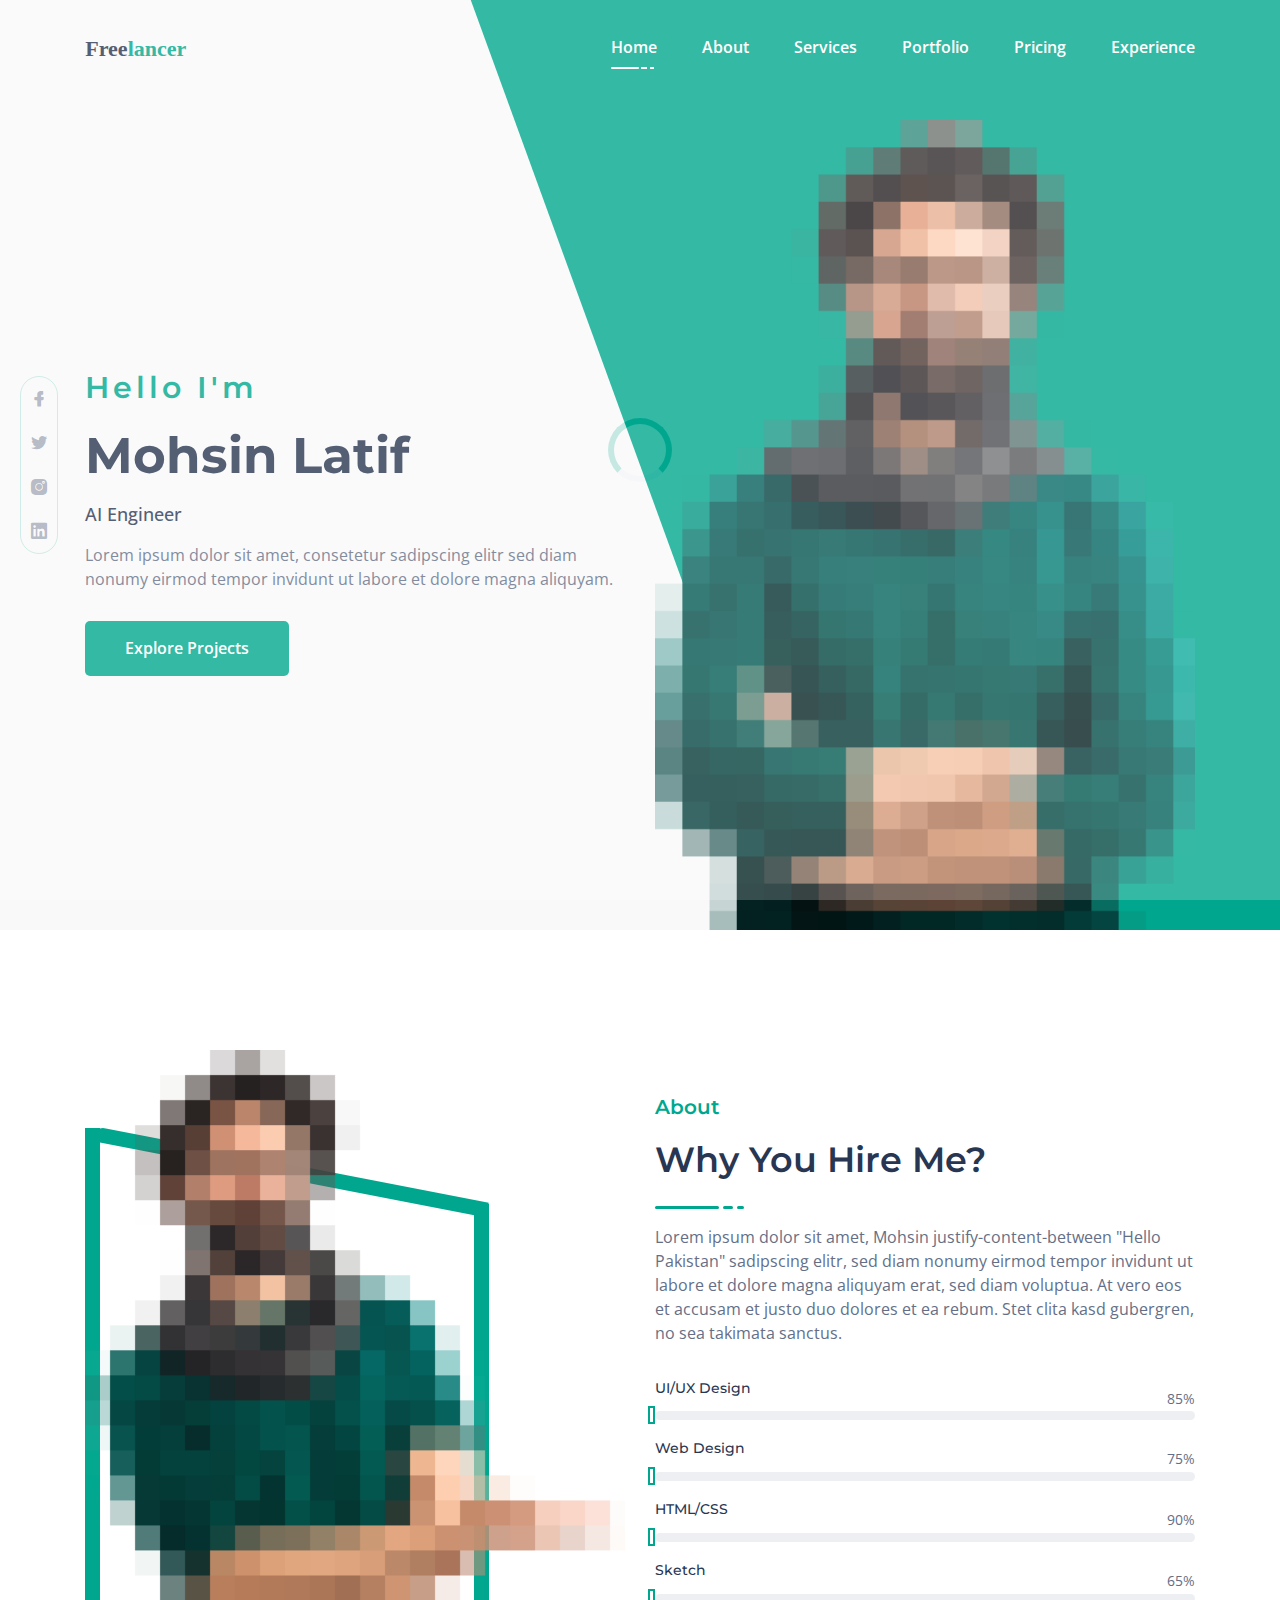
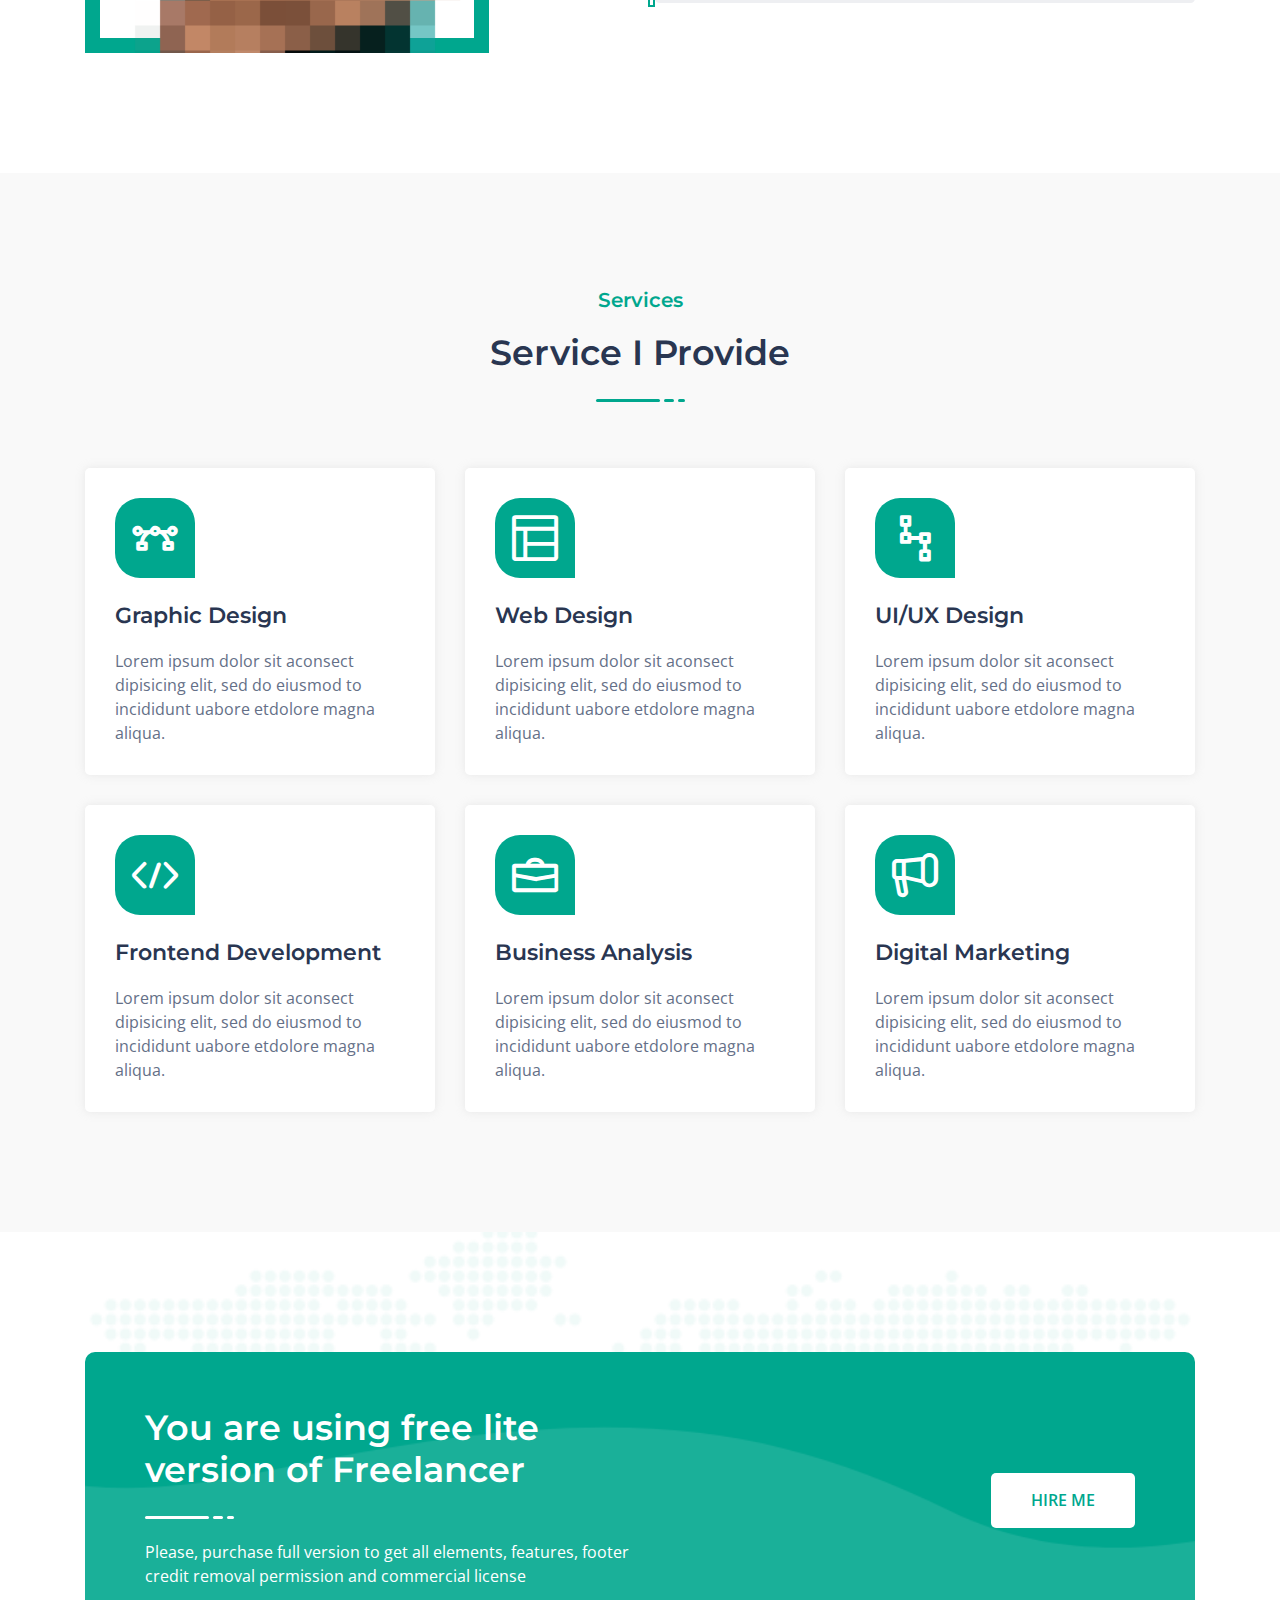
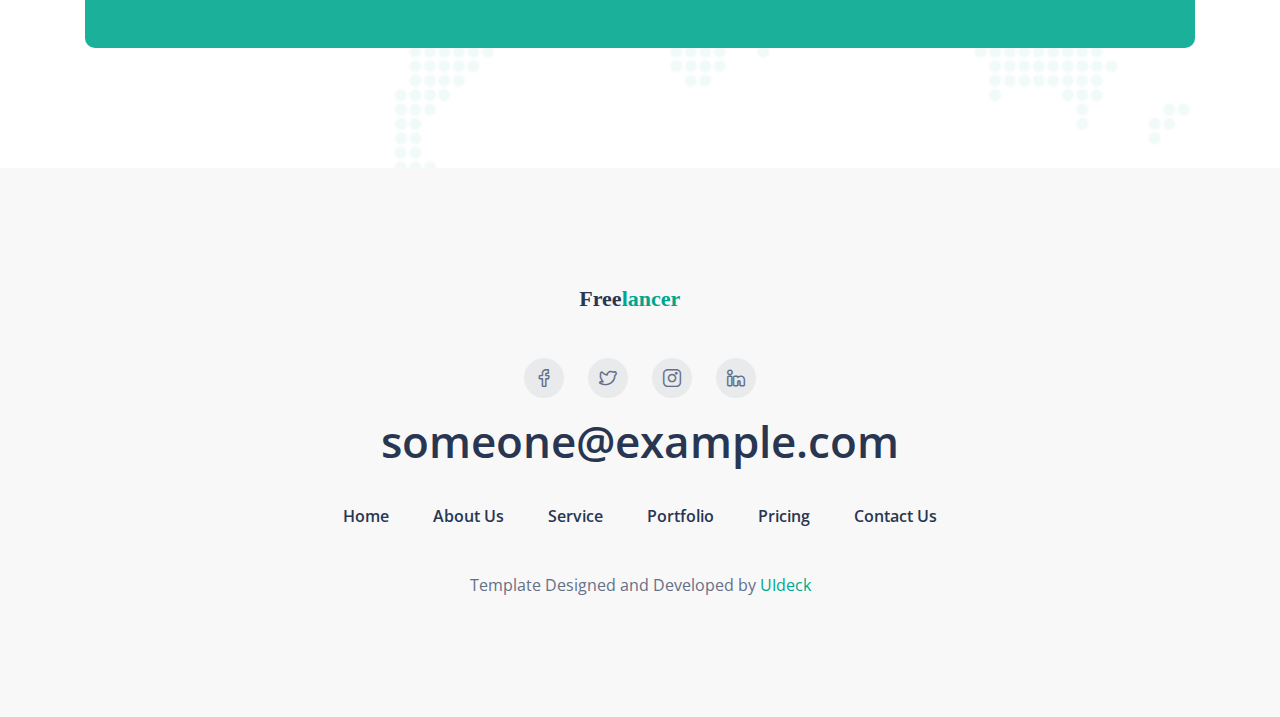
==== freelancer-free-lite/index.html @ 973b54f3 "first commit" ====
<!doctype html>
<html class="no-js" lang="en">

<head>
    <meta charset="utf-8">

    <!--====== Title ======-->
    <title>Freelancer - CV and Portfolio Template</title>

    <meta name="description" content="">
    <meta name="viewport" content="width=device-width, initial-scale=1">

    <!--====== Favicon Icon ======-->
    <link rel="shortcut icon" href="assets/images/favicon.png" type="image/png">

    <!--====== Slick CSS ======-->

    <link rel="stylesheet" href="assets/css/animate.css">

    <!--====== LineIcons CSS ======-->
    <link rel="stylesheet" href="assets/css/lineicons.css">

    <!--====== Bootstrap CSS ======-->
    <link rel="stylesheet" href="assets/css/bootstrap.min.css">

    <!--====== Default CSS ======-->
    <link rel="stylesheet" href="assets/css/default.css">

    <!--====== Style CSS ======-->
    <link rel="stylesheet" href="assets/css/style.css">

</head>

<body>
    <!--[if IE]>
    <p class="browserupgrade">You are using an <strong>outdated</strong> browser. Please <a href="https://browsehappy.com/">upgrade your browser</a> to improve your experience and security.</p>
  <![endif]-->
  
    <!--====== PRELOADER PART START ======-->

    <div class="preloader">
        <div class="loader">
            <div class="ytp-spinner">
                <div class="ytp-spinner-container">
                    <div class="ytp-spinner-rotator">
                        <div class="ytp-spinner-left">
                            <div class="ytp-spinner-circle"></div>
                        </div>
                        <div class="ytp-spinner-right">
                            <div class="ytp-spinner-circle"></div>
                        </div>
                    </div>
                </div>
            </div>
        </div>
    </div>

    <!--====== PRELOADER PART ENDS ======-->


    <!--====== HEADER PART START ======-->

    <section class="header_area">
        <div class="header_navbar">
            <div class="container">
                <div class="row">
                    <div class="col-lg-12">
                        <nav class="navbar navbar-expand-lg">
                            <a class="navbar-brand" href="index.html">
                                <img src="assets/images/logo.svg" alt="Logo">
                            </a>
                            <button class="navbar-toggler" type="button" data-toggle="collapse" data-target="#navbarSupportedContent" aria-controls="navbarSupportedContent" aria-expanded="false" aria-label="Toggle navigation">
                                <span class="toggler-icon"></span>
                                <span class="toggler-icon"></span>
                                <span class="toggler-icon"></span>
                            </button>

                            <div class="collapse navbar-collapse sub-menu-bar" id="navbarSupportedContent">
                                <ul id="nav" class="navbar-nav ml-auto">
                                    <li class="nav-item active">
                                        <a class="page-scroll" href="#home">Home<span></span></a>
                                    </li>
                                    <li class="nav-item">
                                        <a class="page-scroll" href="#about">About<span></span></a>
                                    </li>
                                    <li class="nav-item">
                                        <a class="page-scroll" href="#services">Services<span></span></a>
                                    </li>
                                    <li class="nav-item">
                                        <a class="page-scroll" href="#project">Portfolio<span></span></a>
                                    </li>
                                    <li class="nav-item">
                                        <a class="page-scroll" href="#pricing">Pricing<span></span></a>
                                    </li>
                                    <li class="nav-item">
                                        <a class="page-scroll" href="#work">Experience<span></span></a>
                                    </li>
                                </ul>
                            </div> <!-- navbar collapse -->
                        </nav> <!-- navbar -->
                    </div>
                </div> <!-- row -->
            </div> <!-- container -->
        </div> <!-- header navbar -->

        <div id="home" class="header_hero">
            <ul class="header_social d-none d-lg-block">
                <li><a href="#"><i class="lni lni-facebook-filled"></i></a></li>
                <li><a href="#"><i class="lni lni-twitter-filled"></i></a></li>
                <li><a href="#"><i class="lni lni-instagram-filled"></i></a></li>
                <li><a href="#"><i class="lni lni-linkedin-original"></i></a></li>
            </ul>
            <div class="container">
                <div class="row align-items-center justify-content-center justify-content-lg-between">
                    <div class="col-lg-6">
                        <div class="header_hero_content mt-45">
                            <h5 class="header_sub_title wow fadeInUp" data-wow-duration="1.3s" data-wow-delay="0.2s">Hello I'm</h5>
                            <h2 class="header_title wow fadeInUp" data-wow-duration="1.3s" data-wow-delay="0.5s">Mohsin Latif</h2>
                            <span class="wow fadeInUp" data-wow-duration="1.3s" data-wow-delay="0.8s">AI Engineer</span>
                            <p class="wow fadeInUp" data-wow-duration="1.3s" data-wow-delay="1.1s">Lorem ipsum dolor sit amet, consetetur sadipscing elitr sed diam nonumy eirmod tempor invidunt ut labore et dolore magna aliquyam.</p>
                            <a href="https://rebrand.ly/freelancer-ud" rel="nofollow" class="main-btn wow fadeInUp" data-wow-duration="1.3s" data-wow-delay="1.4s">Explore Projects</a>
                        </div> <!-- header hero content -->
                    </div>
                    <div class="col-lg-6 col-md-6 col-sm-7">
                        <div class="header_hero_image mt-50 wow fadeInRightBig" data-wow-duration="1.3s" data-wow-delay="1.8s">
                            <img src="assets/images/hero.png" alt="hero">
                        </div> <!-- header hero image -->
                    </div>
                </div> <!-- row -->
            </div> <!-- container -->
            <div class="header_hero_shape d-none d-lg-block"></div> <!-- header hero shape -->
        </div> <!-- header hero -->
    </section>

    <!--====== HEADER PART ENDS ======-->

    <!--====== ABOUT PART START ======-->

    <section id="about" class="about_area pt-70 pb-120">
        <div class="container">
            <div class="row align-items-center justify-content-center">
                <div class="col-lg-6 col-md-9">
                    <div class="about_image mt-50 wow fadeInRightBig" data-wow-duration="1.3s" data-wow-delay="0.5s">
                        <img src="assets/images/about_hero.png" alt="Hero">
                        <div class="about_shape"></div>
                    </div> <!-- about image -->
                </div>
                <div class="col-lg-6">
                    <div class="about_content mt-45 wow fadeInLeftBig" data-wow-duration="1.3s" data-wow-delay="0.5s">
                        <div class="section_title">
                            <h5 class="sub_title">About</h5>
                            <h3 class="main_title">Why You Hire Me?</h3>
                            <ul class="line">
                                <li></li>
                                <li></li>
                                <li></li>
                            </ul>
                        </div> <!-- section title -->
                        <p>Lorem ipsum dolor sit amet, Mohsin  justify-content-between  "Hello Pakistan" sadipscing elitr, sed diam nonumy eirmod tempor invidunt ut labore et dolore magna aliquyam erat, sed diam voluptua. At vero eos et accusam et justo duo dolores et ea rebum. Stet clita kasd gubergren, no sea takimata sanctus.</p>

                        <div class="about_skills pt-15">
                            <div class="skill_item mt-20">
                                <div class="skill_header">
                                    <h6 class="skill_title">UI/UX Design</h6>
                                    <div class="skill_percentage">
                                        <p><span class="counter">85</span>%</p>
                                    </div>
                                </div>
                                <div class="skill_bar">
                                    <div class="bar_inner">
                                        <div class="bar progress_line" data-width="85"></div>
                                    </div>
                                </div>
                            </div> <!-- skill item -->
                            <div class="skill_item mt-20">
                                <div class="skill_header">
                                    <h6 class="skill_title">Web Design</h6>
                                    <div class="skill_percentage">
                                        <p><span class="counter">75</span>%</p>
                                    </div>
                                </div>
                                <div class="skill_bar">
                                    <div class="bar_inner">
                                        <div class="bar progress_line" data-width="75"></div>
                                    </div>
                                </div>
                            </div> <!-- skill item -->
                            <div class="skill_item mt-20">
                                <div class="skill_header">
                                    <h6 class="skill_title">HTML/CSS</h6>
                                    <div class="skill_percentage">
                                        <p><span class="counter">90</span>%</p>
                                    </div>
                                </div>
                                <div class="skill_bar">
                                    <div class="bar_inner">
                                        <div class="bar progress_line" data-width="90"></div>
                                    </div>
                                </div>
                            </div> <!-- skill item -->
                            <div class="skill_item mt-20">
                                <div class="skill_header">
                                    <h6 class="skill_title">Sketch</h6>
                                    <div class="skill_percentage">
                                        <p><span class="counter">65</span>%</p>
                                    </div>
                                </div>
                                <div class="skill_bar">
                                    <div class="bar_inner">
                                        <div class="bar progress_line" data-width="65"></div>
                                    </div>
                                </div>
                            </div> <!-- skill item -->
                        </div> <!-- about skill -->
                    </div> <!-- about content -->
                </div>
            </div> <!-- row -->
        </div> <!-- container -->
    </section>

    <!--====== ABOUT PART ENDS ======-->

    <!--====== SERVICES PART START ======-->

    <section id="services" class="services_area pt-115 pb-120">
        <div class="container">
            <div class="row justify-content-center">
                <div class="col-lg-6">
                    <div class="section_title text-center pb-30">
                        <h5 class="sub_title">Services</h5>
                        <h3 class="main_title">Service I Provide</h3>
                        <ul class="line">
                            <li></li>
                            <li></li>
                            <li></li>
                        </ul>
                    </div> <!-- section title -->
                </div>
            </div> <!-- row -->
            <div class="row">
                <div class="col-lg-4 col-sm-6">
                    <div class="single_service mt-30 wow fadeInUpBig" data-wow-duration="1.3s" data-wow-delay="0.2s">
                        <div class="service_icon">
                            <i class="lni lni-vector"></i>
                        </div>
                        <div class="service_content">
                            <h4 class="service_title"><a href="#">Graphic Design</a></h4>
                            <p>Lorem ipsum dolor sit aconsect dipisicing elit, sed do eiusmod to incididunt uabore etdolore magna aliqua.</p>
                        </div>
                    </div> <!-- single service -->
                </div>
                <div class="col-lg-4 col-sm-6">
                    <div class="single_service mt-30 wow fadeInUpBig" data-wow-duration="1.3s" data-wow-delay="0.5s">
                        <div class="service_icon">
                            <i class="lni lni-layout"></i>
                        </div>
                        <div class="service_content">
                            <h4 class="service_title"><a href="#">Web Design</a></h4>
                            <p>Lorem ipsum dolor sit aconsect dipisicing elit, sed do eiusmod to incididunt uabore etdolore magna aliqua.</p>
                        </div>
                    </div> <!-- single service -->
                </div>
                <div class="col-lg-4 col-sm-6">
                    <div class="single_service mt-30 wow fadeInUpBig" data-wow-duration="1.3s" data-wow-delay="0.8s">
                        <div class="service_icon">
                            <i class="lni lni-ux"></i>
                        </div>
                        <div class="service_content">
                            <h4 class="service_title"><a href="#">UI/UX Design</a></h4>
                            <p>Lorem ipsum dolor sit aconsect dipisicing elit, sed do eiusmod to incididunt uabore etdolore magna aliqua.</p>
                        </div>
                    </div> <!-- single service -->
                </div>
                <div class="col-lg-4 col-sm-6">
                    <div class="single_service mt-30 wow fadeInUpBig" data-wow-duration="1.3s" data-wow-delay="0.2s">
                        <div class="service_icon">
                            <i class="lni lni-code"></i>
                        </div>
                        <div class="service_content">
                            <h4 class="service_title"><a href="#">Frontend Development</a></h4>
                            <p>Lorem ipsum dolor sit aconsect dipisicing elit, sed do eiusmod to incididunt uabore etdolore magna aliqua.</p>
                        </div>
                    </div> <!-- single service -->
                </div>
                <div class="col-lg-4 col-sm-6">
                    <div class="single_service mt-30 wow fadeInUpBig" data-wow-duration="1.3s" data-wow-delay="0.5s">
                        <div class="service_icon">
                            <i class="lni lni-briefcase"></i>
                        </div>
                        <div class="service_content">
                            <h4 class="service_title"><a href="#">Business Analysis</a></h4>
                            <p>Lorem ipsum dolor sit aconsect dipisicing elit, sed do eiusmod to incididunt uabore etdolore magna aliqua.</p>
                        </div>
                    </div> <!-- single service -->
                </div>
                <div class="col-lg-4 col-sm-6">
                    <div class="single_service mt-30 wow fadeInUpBig" data-wow-duration="1.3s" data-wow-delay="0.8s">
                        <div class="service_icon">
                            <i class="lni lni-bullhorn"></i>
                        </div>
                        <div class="service_content">
                            <h4 class="service_title"><a href="#">Digital Marketing</a></h4>
                            <p>Lorem ipsum dolor sit aconsect dipisicing elit, sed do eiusmod to incididunt uabore etdolore magna aliqua.</p>
                        </div>
                    </div> <!-- single service -->
                </div>
            </div> <!-- row -->
        </div> <!-- container -->
    </section>

    <!--====== SERVICES PART ENDS ======-->




    <!--====== CALL TO ACTION PART START ======-->

    <section id="contact" class="call_to_action_area">
        <div class="container">
            <div class="call_to_action_wrapper wow fadeIn" data-wow-duration="1.3s" data-wow-delay="0.5s">
                <div class="row">
                    <div class="col-lg-12">
                        <div class="call_to_action_box d-md-flex justify-content-between align-items-center">
                            <div class="call_to_action_content">
                                <h3 class="action_title">You are using free lite version of Freelancer</h3>
                                <ul class="line">
                                    <li></li>
                                    <li></li>
                                    <li></li>
                                </ul>
                                <p>Please, purchase full version to get all elements, features, footer credit removal permission and commercial license</p>
                            </div> <!-- call to action content -->

                            <div class="call_to_action_btn">
                                <a href="https://rebrand.ly/freelancer-ud" rel="nofollow" class="main-btn">HIRE ME</a>
                            </div> <!-- call to action btn -->
                        </div> <!-- call to action box -->
                    </div>
                </div>  <!-- row -->
            </div>  <!-- call to action wrapper -->
        </div> <!-- container -->
    </section>

    <!--====== CALL TO ACTION PART ENDS ======-->

    <!--====== FOOTER PART START ======-->

    <footer id="footer" class="footer_area gray-bg pt-115 pb-120">
        <div class="container">
            <div class="row">
                <div class="col-lg-12">
                    <div class="footer_content text-center">
                        <a href="#"><img src="assets/images/logo.svg" alt="Logo"></a>
                        <ul class="footer_social">
                            <li><a href="#"><i class="lni lni-facebook"></i></a></li>
                            <li><a href="#"><i class="lni lni-twitter"></i></a></li>
                            <li><a href="#"><i class="lni lni-instagram"></i></a></li>
                            <li><a href="#"><i class="lni lni-linkedin"></i></a></li>
                        </ul>
                        <span class="email">someone@example.com</span>
                        <ul class="footer_menu">
                            <li><a href="#">Home</a></li>
                            <li><a href="#">About Us</a></li>
                            <li><a href="#">Service</a></li>
                            <li><a href="#">Portfolio</a></li>
                            <li><a href="#">Pricing</a></li>
                            <li><a href="#">Contact Us</a></li>
                        </ul>
                        <p class="credit pt-45">Template Designed and Developed by <a href="https://uideck.com/" rel="nofollow">UIdeck</a></p>
                    </div> <!-- footer content -->
                </div>
            </div>  <!-- row -->
        </div> <!-- container -->
    </footer>

    <!--====== FOOTER PART ENDS ======-->

    <!--====== PART START ======-->

<!--
    <section class="">
        <div class="container">
            <div class="row">
                <div class="col-lg-">
                    
                </div>
            </div>
        </div>
    </section>
-->

    <!--====== PART ENDS ======-->

    <!-- row -->


    <!--====== Jquery js ======-->
    <script src="assets/js/vendor/jquery-1.12.4.min.js"></script>
    <script src="assets/js/vendor/modernizr-3.7.1.min.js"></script>

    <!--====== Bootstrap js ======-->
    <script src="assets/js/popper.min.js"></script>
    <script src="assets/js/bootstrap.min.js"></script>


    <!--====== Appear js ======-->
    <script src="assets/js/jquery.appear.min.js"></script>

    <!--====== Scrolling Nav js ======-->
    <script src="assets/js/jquery.easing.min.js"></script>
    <script src="assets/js/scrolling-nav.js"></script>

    <!--====== Main js ======-->
    <script src="assets/js/main.js"></script>

</body>

</html>
---- freelancer-free-lite/assets/css/default.css ----
/* Deafult Margin & Padding */
/*-- Margin Top --*/
.mt-5 {
	margin-top: 5px;
}
.mt-10 {
	margin-top: 10px;
}
.mt-15 {
	margin-top: 15px;
}
.mt-20 {
	margin-top: 20px;
}
.mt-25 {
	margin-top: 25px;
}
.mt-30 {
	margin-top: 30px;
}
.mt-35 {
	margin-top: 35px;
}
.mt-40 {
	margin-top: 40px;
}
.mt-45 {
	margin-top: 45px;
}
.mt-50 {
	margin-top: 50px;
}
.mt-55 {
	margin-top: 55px;
}
.mt-60 {
	margin-top: 60px;
}
.mt-65 {
	margin-top: 65px;
}
.mt-70 {
	margin-top: 70px;
}
.mt-75 {
	margin-top: 75px;
}
.mt-80 {
	margin-top: 80px;
}
.mt-85 {
	margin-top: 85px;
}
.mt-90 {
	margin-top: 90px;
}
.mt-95 {
	margin-top: 95px;
}
.mt-100 {
	margin-top: 100px;
}
.mt-105 {
	margin-top: 105px;
}
.mt-110 {
	margin-top: 110px;
}
.mt-115 {
	margin-top: 115px;
}
.mt-120 {
	margin-top: 120px;
}
.mt-125 {
	margin-top: 125px;
}
.mt-130 {
	margin-top: 130px;
}
.mt-135 {
	margin-top: 135px;
}
.mt-140 {
	margin-top: 140px;
}
.mt-145 {
	margin-top: 145px;
}
.mt-150 {
	margin-top: 150px;
}
.mt-155 {
	margin-top: 155px;
}
.mt-160 {
	margin-top: 160px;
}
.mt-165 {
	margin-top: 165px;
}
.mt-170 {
	margin-top: 170px;
}
.mt-175 {
	margin-top: 175px;
}
.mt-180 {
	margin-top: 180px;
}
.mt-185 {
	margin-top: 185px;
}
.mt-190 {
	margin-top: 190px;
}
.mt-195 {
	margin-top: 195px;
}
.mt-200 {
	margin-top: 200px;
}
/*-- Margin Bottom --*/

.mb-5 {
	margin-bottom: 5px;
}
.mb-10 {
	margin-bottom: 10px;
}
.mb-15 {
	margin-bottom: 15px;
}
.mb-20 {
	margin-bottom: 20px;
}
.mb-25 {
	margin-bottom: 25px;
}
.mb-30 {
	margin-bottom: 30px;
}
.mb-35 {
	margin-bottom: 35px;
}
.mb-40 {
	margin-bottom: 40px;
}
.mb-45 {
	margin-bottom: 45px;
}
.mb-50 {
	margin-bottom: 50px;
}
.mb-55 {
	margin-bottom: 55px;
}
.mb-60 {
	margin-bottom: 60px;
}
.mb-65 {
	margin-bottom: 65px;
}
.mb-70 {
	margin-bottom: 70px;
}
.mb-75 {
	margin-bottom: 75px;
}
.mb-80 {
	margin-bottom: 80px;
}
.mb-85 {
	margin-bottom: 85px;
}
.mb-90 {
	margin-bottom: 90px;
}
.mb-95 {
	margin-bottom: 95px;
}
.mb-100 {
	margin-bottom: 100px;
}
.mb-105 {
	margin-bottom: 105px;
}
.mb-110 {
	margin-bottom: 110px;
}
.mb-115 {
	margin-bottom: 115px;
}
.mb-120 {
	margin-bottom: 120px;
}
.mb-125 {
	margin-bottom: 125px;
}
.mb-130 {
	margin-bottom: 130px;
}
.mb-135 {
	margin-bottom: 135px;
}
.mb-140 {
	margin-bottom: 140px;
}
.mb-145 {
	margin-bottom: 145px;
}
.mb-150 {
	margin-bottom: 150px;
}
.mb-155 {
	margin-bottom: 155px;
}
.mb-160 {
	margin-bottom: 160px;
}
.mb-165 {
	margin-bottom: 165px;
}
.mb-170 {
	margin-bottom: 170px;
}
.mb-175 {
	margin-bottom: 175px;
}
.mb-180 {
	margin-bottom: 180px;
}
.mb-185 {
	margin-bottom: 185px;
}
.mb-190 {
	margin-bottom: 190px;
}
.mb-195 {
	margin-bottom: 195px;
}
.mb-200 {
	margin-bottom: 200px;
}
/*-- margin left --*/
.ml-5 {
	margin-left: 5px;
}
.ml-10 {
	margin-left: 10px;
}
.ml-15 {
	margin-left: 15px;
}
.ml-20 {
	margin-left: 20px;
}
.ml-25 {
	margin-left: 25px;
}
.ml-30 {
	margin-left: 30px;
}
.ml-35 {
	margin-left: 35px;
}
.ml-40 {
	margin-left: 40px;
}
.ml-45 {
	margin-left: 45px;
}
.ml-50 {
	margin-left: 50px;
}
.ml-55 {
	margin-left: 55px;
}
.ml-60 {
	margin-left: 60px;
}
.ml-65 {
	margin-left: 65px;
}
.ml-70 {
	margin-left: 70px;
}
.ml-75 {
	margin-left: 75px;
}
.ml-80 {
	margin-left: 80px;
}
.ml-85 {
	margin-left: 85px;
}
.ml-90 {
	margin-left: 90px;
}
.ml-95 {
	margin-left: 95px;
}
.ml-100 {
	margin-left: 100px;
}
.ml-105 {
	margin-left: 105px;
}
.ml-110 {
	margin-left: 110px;
}
.ml-115 {
	margin-left: 115px;
}
.ml-120 {
	margin-left: 120px;
}
.ml-125 {
	margin-left: 125px;
}
.ml-130 {
	margin-left: 130px;
}
.ml-135 {
	margin-left: 135px;
}
.ml-140 {
	margin-left: 140px;
}
.ml-145 {
	margin-left: 145px;
}
.ml-150 {
	margin-left: 150px;
}
.ml-155 {
	margin-left: 155px;
}
.ml-160 {
	margin-left: 160px;
}
.ml-165 {
	margin-left: 165px;
}
.ml-170 {
	margin-left: 170px;
}
.ml-175 {
	margin-left: 175px;
}
.ml-180 {
	margin-left: 180px;
}
.ml-185 {
	margin-left: 185px;
}
.ml-190 {
	margin-left: 190px;
}
.ml-195 {
	margin-left: 195px;
}
.ml-200 {
	margin-left: 200px;
}
/*-- margin right --*/
.mr-5 {
	margin-right: 5px;
}
.mr-10 {
	margin-right: 10px;
}
.mr-15 {
	margin-right: 15px;
}
.mr-20 {
	margin-right: 20px;
}
.mr-25 {
	margin-right: 25px;
}
.mr-30 {
	margin-right: 30px;
}
.mr-35 {
	margin-right: 35px;
}
.mr-40 {
	margin-right: 40px;
}
.mr-45 {
	margin-right: 45px;
}
.mr-50 {
	margin-right: 50px;
}
.mr-55 {
	margin-right: 55px;
}
.mr-60 {
	margin-right: 60px;
}
.mr-65 {
	margin-right: 65px;
}
.mr-70 {
	margin-right: 70px;
}
.mr-75 {
	margin-right: 75px;
}
.mr-80 {
	margin-right: 80px;
}
.mr-85 {
	margin-right: 85px;
}
.mr-90 {
	margin-right: 90px;
}
.mr-95 {
	margin-right: 95px;
}
.mr-100 {
	margin-right: 100px;
}
.mr-105 {
	margin-right: 105px;
}
.mr-110 {
	margin-right: 110px;
}
.mr-115 {
	margin-right: 115px;
}
.mr-120 {
	margin-right: 120px;
}
.mr-125 {
	margin-right: 125px;
}
.mr-130 {
	margin-right: 130px;
}
.mr-135 {
	margin-right: 135px;
}
.mr-140 {
	margin-right: 140px;
}
.mr-145 {
	margin-right: 145px;
}
.mr-150 {
	margin-right: 150px;
}
.mr-155 {
	margin-right: 155px;
}
.mr-160 {
	margin-right: 160px;
}
.mr-165 {
	margin-right: 165px;
}
.mr-170 {
	margin-right: 170px;
}
.mr-175 {
	margin-right: 175px;
}
.mr-180 {
	margin-right: 180px;
}
.mr-185 {
	margin-right: 185px;
}
.mr-190 {
	margin-right: 190px;
}
.mr-195 {
	margin-right: 195px;
}
.mr-200 {
	margin-right: 200px;
}


/*-- Padding Top --*/

.pt-5 {
	padding-top: 5px;
}
.pt-10 {
	padding-top: 10px;
}
.pt-15 {
	padding-top: 15px;
}
.pt-20 {
	padding-top: 20px;
}
.pt-25 {
	padding-top: 25px;
}
.pt-30 {
	padding-top: 30px;
}
.pt-35 {
	padding-top: 35px;
}
.pt-40 {
	padding-top: 40px;
}
.pt-45 {
	padding-top: 45px;
}
.pt-50 {
	padding-top: 50px;
}
.pt-55 {
	padding-top: 55px;
}
.pt-60 {
	padding-top: 60px;
}
.pt-65 {
	padding-top: 65px;
}
.pt-70 {
	padding-top: 70px;
}
.pt-75 {
	padding-top: 75px;
}
.pt-80 {
	padding-top: 80px;
}
.pt-85 {
	padding-top: 85px;
}
.pt-90 {
	padding-top: 90px;
}
.pt-95 {
	padding-top: 95px;
}
.pt-100 {
	padding-top: 100px;
}
.pt-105 {
	padding-top: 105px;
}
.pt-110 {
	padding-top: 110px;
}
.pt-115 {
	padding-top: 115px;
}
.pt-120 {
	padding-top: 120px;
}
.pt-125 {
	padding-top: 125px;
}
.pt-130 {
	padding-top: 130px;
}
.pt-135 {
	padding-top: 135px;
}
.pt-140 {
	padding-top: 140px;
}
.pt-145 {
	padding-top: 145px;
}
.pt-150 {
	padding-top: 150px;
}
.pt-155 {
	padding-top: 155px;
}
.pt-160 {
	padding-top: 160px;
}
.pt-165 {
	padding-top: 165px;
}
.pt-170 {
	padding-top: 170px;
}
.pt-175 {
	padding-top: 175px;
}
.pt-180 {
	padding-top: 180px;
}
.pt-185 {
	padding-top: 185px;
}
.pt-190 {
	padding-top: 190px;
}
.pt-195 {
	padding-top: 195px;
}
.pt-200 {
	padding-top: 200px;
}
/*-- Padding Bottom --*/

.pb-5 {
	padding-bottom: 5px;
}
.pb-10 {
	padding-bottom: 10px;
}
.pb-15 {
	padding-bottom: 15px;
}
.pb-20 {
	padding-bottom: 20px;
}
.pb-25 {
	padding-bottom: 25px;
}
.pb-30 {
	padding-bottom: 30px;
}
.pb-35 {
	padding-bottom: 35px;
}
.pb-40 {
	padding-bottom: 40px;
}
.pb-45 {
	padding-bottom: 45px;
}
.pb-50 {
	padding-bottom: 50px;
}
.pb-55 {
	padding-bottom: 55px;
}
.pb-60 {
	padding-bottom: 60px;
}
.pb-65 {
	padding-bottom: 65px;
}
.pb-70 {
	padding-bottom: 70px;
}
.pb-75 {
	padding-bottom: 75px;
}
.pb-80 {
	padding-bottom: 80px;
}
.pb-85 {
	padding-bottom: 85px;
}
.pb-90 {
	padding-bottom: 90px;
}
.pb-95 {
	padding-bottom: 95px;
}
.pb-100 {
	padding-bottom: 100px;
}
.pb-105 {
	padding-bottom: 105px;
}
.pb-110 {
	padding-bottom: 110px;
}
.pb-115 {
	padding-bottom: 115px;
}
.pb-120 {
	padding-bottom: 120px;
}
.pb-125 {
	padding-bottom: 125px;
}
.pb-130 {
	padding-bottom: 130px;
}
.pb-135 {
	padding-bottom: 135px;
}
.pb-140 {
	padding-bottom: 140px;
}
.pb-145 {
	padding-bottom: 145px;
}
.pb-150 {
	padding-bottom: 150px;
}
.pb-155 {
	padding-bottom: 155px;
}
.pb-160 {
	padding-bottom: 160px;
}
.pb-165 {
	padding-bottom: 165px;
}
.pb-170 {
	padding-bottom: 170px;
}
.pb-175 {
	padding-bottom: 175px;
}
.pb-180 {
	padding-bottom: 180px;
}
.pb-185 {
	padding-bottom: 185px;
}
.pb-190 {
	padding-bottom: 190px;
}
.pb-195 {
	padding-bottom: 195px;
}
.pb-200 {
	padding-bottom: 200px;
}

/*-- Padding left --*/

.pl-0 {
	padding-left: 0px;
}
.pl-5 {
	padding-left: 5px;
}
.pl-10 {
	padding-left: 10px;
}
.pl-15 {
	padding-left: 15px;
}
.pl-20 {
	padding-left: 20px;
}
.pl-25 {
	padding-left: 25px;
}
.pl-30 {
	padding-left: 30px;
}
.pl-35 {
	padding-left: 35px;
}
.pl-40 {
	padding-left: 40px;
}
.pl-45 {
	padding-left: 45px;
}
.pl-50 {
	padding-left: 50px;
}
.pl-55 {
	padding-left: 55px;
}
.pl-60 {
	padding-left: 60px;
}
.pl-65 {
	padding-left: 65px;
}
.pl-70 {
	padding-left: 70px;
}
.pl-75 {
	padding-left: 75px;
}
.pl-80 {
	padding-left: 80px;
}
.pl-85 {
	padding-left: 85px;
}
.pl-90 {
	padding-left: 90px;
}
.pl-100 {
	padding-left: 100px;
}
.pl-105 {
	padding-left: 105px;
}
.pl-110 {
	padding-left: 110px;
}
.pl-115 {
	padding-left: 115px;
}
.pl-120 {
	padding-left: 120px;
}
.pl-125 {
	padding-left: 125px;
}
/*-- Padding right --*/

.pr-0 {
	padding-right: 0px;
}
.pr-5 {
	padding-right: 5px;
}
.pr-10 {
	padding-right: 10px;
}
.pr-15 {
	padding-right: 15px;
}
.pr-20 {
	padding-right: 20px;
}
.pr-25 {
	padding-right: 25px;
}
.pr-30 {
	padding-right: 30px;
}
.pr-35 {
	padding-right: 35px;
}
.pr-40 {
	padding-right: 40px;
}
.pr-45 {
	padding-right: 45px;
}
.pr-50 {
	padding-right: 50px;
}
.pr-55 {
	padding-right: 55px;
}
.pr-60 {
	padding-right: 60px;
}
.pr-65 {
	padding-right: 65px;
}
.pr-70 {
	padding-right: 70px;
}
.pr-75 {
	padding-right: 75px;
}
.pr-80 {
	padding-right: 80px;
}
.pr-85 {
	padding-right: 85px;
}
.pr-90 {
	padding-right: 90px;
}
.pr-95 {
	padding-right: 95px;
}
.pr-100 {
	padding-right: 100px;
}
.pr-105 {
	padding-right: 105px;
}
/* Background Color */

.gray-bg {
	background: #F8F8F8;
}
.white-bg {
	background: #fff;
}
.black-bg {
	background: #222;
}
/* Color */

.white {
	color: #fff;
}
.black {
	color: #222;
}
/* black overlay */

[data-overlay] {
	position: relative;
}
[data-overlay]::before {
	background: #000 none repeat scroll 0 0;
	content: "";
	height: 100%;
	left: 0;
	position: absolute;
	top: 0;
	width: 100%;
	z-index: 1;
}
[data-overlay="3"]::before {
	opacity: 0.3;
}
[data-overlay="4"]::before {
	opacity: 0.4;
}
[data-overlay="5"]::before {
	opacity: 0.5;
}
[data-overlay="6"]::before {
	opacity: 0.6;
}
[data-overlay="7"]::before {
	opacity: 0.7;
}
[data-overlay="8"]::before {
	opacity: 0.8;
}
[data-overlay="9"]::before {
	opacity: 0.9;
}
---- freelancer-free-lite/assets/css/style.css ----
/*-----------------------------------------------------------------------------------

    Template Name: Freelancer - CV and Personal Portfolio Template
    Template URI: uideck.com
    Description: Freelancer - CV and Personal Portfolio Template
    Author: UIdeck
    Author URI: uideck.com
    Version: 1.0

-----------------------------------------------------------------------------------

    CSS INDEX
    ===================

    01. Theme default CSS
	02. Header
    03. Hero
	04. Footer

-----------------------------------------------------------------------------------*/
/*===========================
      01.COMMON css 
===========================*/
@import url("https://fonts.googleapis.com/css?family=Montserrat:300,400,500,600,700,800|Open+Sans:400,600,700&display=swap");
body {
  font-family: "Open Sans", sans-serif;
  font-weight: normal;
  font-style: normal;
  color: #646F87; }

* {
  margin: 0;
  padding: 0;
  -webkit-box-sizing: border-box;
  -moz-box-sizing: border-box;
  box-sizing: border-box; }

img {
  max-width: 100%; }

a:focus,
input:focus,
textarea:focus,
button:focus {
  text-decoration: none;
  outline: none; }

a {
  color: #00A78E; }

a:focus,
a:hover {
  text-decoration: none; }

i,
span,
a {
  display: inline-block; }

audio,
canvas,
iframe,
img,
svg,
video {
  vertical-align: middle; }

h1,
h2,
h3,
h4,
h5,
h6 {
  font-family: "Montserrat", sans-serif;
  font-weight: 700;
  color: #293651;
  margin: 0px; }

h1 {
  font-size: 48px; }

h2 {
  font-size: 36px; }

h3 {
  font-size: 28px; }

h4 {
  font-size: 22px; }

h5 {
  font-size: 18px; }

h6 {
  font-size: 16px; }

ul, ol {
  margin: 0px;
  padding: 0px;
  list-style-type: none; }

p {
  font-size: 16px;
  font-weight: 400;
  line-height: 24px;
  color: #646F87;
  margin: 0px; }

.bg_cover {
  background-position: center center;
  background-size: cover;
  background-repeat: no-repeat;
  width: 100%;
  height: 100%; }

/*===== All Button Style =====*/
.main-btn {
  display: inline-block;
  font-weight: 600;
  text-align: center;
  white-space: nowrap;
  vertical-align: middle;
  -webkit-user-select: none;
  -moz-user-select: none;
  -ms-user-select: none;
  user-select: none;
  padding: 0 40px;
  font-size: 16px;
  line-height: 55px;
  height: 55px;
  border-radius: 5px;
  color: #fff;
  cursor: pointer;
  z-index: 5;
  -webkit-transition: all 0.4s ease-out 0s;
  -moz-transition: all 0.4s ease-out 0s;
  -ms-transition: all 0.4s ease-out 0s;
  -o-transition: all 0.4s ease-out 0s;
  transition: all 0.4s ease-out 0s;
  background-color: #00A78E; }
  @media (max-width: 767px) {
    .main-btn {
      padding: 0 30px;
      height: 45px;
      line-height: 45px; } }
  .main-btn:hover {
    background-color: rgba(0, 167, 142, 0.7);
    color: #fff; }
  .main-btn.main-btn-2 {
    background-color: transparent;
    color: #646F87;
    border: 2px solid #646F87;
    line-height: 51px; }
    @media (max-width: 767px) {
      .main-btn.main-btn-2 {
        line-height: 41px; } }
    .main-btn.main-btn-2:hover {
      background-color: rgba(100, 111, 135, 0.2);
      color: #646F87; }

/*===== All Section Title Style =====*/
.section_title .sub_title {
  font-size: 20px;
  font-weight: 600;
  color: #00A78E; }
  @media (max-width: 767px) {
    .section_title .sub_title {
      font-size: 16px; } }
  @media only screen and (min-width: 576px) and (max-width: 767px) {
    .section_title .sub_title {
      font-size: 18px; } }
.section_title .main_title {
  font-size: 35px;
  font-weight: 600;
  margin-top: 20px; }
  @media (max-width: 767px) {
    .section_title .main_title {
      font-size: 22px; } }
  @media only screen and (min-width: 576px) and (max-width: 767px) {
    .section_title .main_title {
      font-size: 26px; } }
.section_title .line {
  padding-top: 10px; }
  .section_title .line li {
    display: inline-block;
    background-color: #00A78E;
    border-radius: 50px;
    height: 3px; }
    .section_title .line li:nth-of-type(1) {
      width: 64px; }
    .section_title .line li:nth-of-type(2) {
      width: 10px; }
    .section_title .line li:nth-of-type(3) {
      width: 7px; }

/*===== All Preloader Style =====*/
.preloader {
  /* Body Overlay */
  position: fixed;
  top: 0;
  left: 0;
  display: table;
  height: 100%;
  width: 100%;
  /* Change Background Color */
  background: #fff;
  z-index: 99999; }
  .preloader .loader {
    display: table-cell;
    vertical-align: middle;
    text-align: center; }
    .preloader .loader .ytp-spinner {
      position: absolute;
      left: 50%;
      top: 50%;
      width: 64px;
      margin-left: -32px;
      z-index: 18;
      pointer-events: none; }
      .preloader .loader .ytp-spinner .ytp-spinner-container {
        pointer-events: none;
        position: absolute;
        width: 100%;
        padding-bottom: 100%;
        top: 50%;
        left: 50%;
        margin-top: -50%;
        margin-left: -50%;
        -webkit-animation: ytp-spinner-linspin 1568.23529647ms linear infinite;
        -moz-animation: ytp-spinner-linspin 1568.23529647ms linear infinite;
        -o-animation: ytp-spinner-linspin 1568.23529647ms linear infinite;
        animation: ytp-spinner-linspin 1568.23529647ms linear infinite; }
        .preloader .loader .ytp-spinner .ytp-spinner-container .ytp-spinner-rotator {
          position: absolute;
          width: 100%;
          height: 100%;
          -webkit-animation: ytp-spinner-easespin 5332ms cubic-bezier(0.4, 0, 0.2, 1) infinite both;
          -moz-animation: ytp-spinner-easespin 5332ms cubic-bezier(0.4, 0, 0.2, 1) infinite both;
          -o-animation: ytp-spinner-easespin 5332ms cubic-bezier(0.4, 0, 0.2, 1) infinite both;
          animation: ytp-spinner-easespin 5332ms cubic-bezier(0.4, 0, 0.2, 1) infinite both; }
          .preloader .loader .ytp-spinner .ytp-spinner-container .ytp-spinner-rotator .ytp-spinner-left {
            position: absolute;
            top: 0;
            left: 0;
            bottom: 0;
            overflow: hidden;
            right: 50%; }
          .preloader .loader .ytp-spinner .ytp-spinner-container .ytp-spinner-rotator .ytp-spinner-right {
            position: absolute;
            top: 0;
            right: 0;
            bottom: 0;
            overflow: hidden;
            left: 50%; }
    .preloader .loader .ytp-spinner-circle {
      box-sizing: border-box;
      position: absolute;
      width: 200%;
      height: 100%;
      border-style: solid;
      /* Spinner Color */
      border-color: #00A78E #00A78E #eceff8;
      border-radius: 50%;
      border-width: 6px; }
    .preloader .loader .ytp-spinner-left .ytp-spinner-circle {
      left: 0;
      right: -100%;
      border-right-color: #eceff8;
      -webkit-animation: ytp-spinner-left-spin 1333ms cubic-bezier(0.4, 0, 0.2, 1) infinite both;
      -moz-animation: ytp-spinner-left-spin 1333ms cubic-bezier(0.4, 0, 0.2, 1) infinite both;
      -o-animation: ytp-spinner-left-spin 1333ms cubic-bezier(0.4, 0, 0.2, 1) infinite both;
      animation: ytp-spinner-left-spin 1333ms cubic-bezier(0.4, 0, 0.2, 1) infinite both; }
    .preloader .loader .ytp-spinner-right .ytp-spinner-circle {
      left: -100%;
      right: 0;
      border-left-color: #eceff8;
      -webkit-animation: ytp-right-spin 1333ms cubic-bezier(0.4, 0, 0.2, 1) infinite both;
      -moz-animation: ytp-right-spin 1333ms cubic-bezier(0.4, 0, 0.2, 1) infinite both;
      -o-animation: ytp-right-spin 1333ms cubic-bezier(0.4, 0, 0.2, 1) infinite both;
      animation: ytp-right-spin 1333ms cubic-bezier(0.4, 0, 0.2, 1) infinite both; }

/* Preloader Animations */
@-webkit-keyframes ytp-spinner-linspin {
  to {
    -webkit-transform: rotate(360deg);
    -moz-transform: rotate(360deg);
    -ms-transform: rotate(360deg);
    -o-transform: rotate(360deg);
    transform: rotate(360deg); } }
@keyframes ytp-spinner-linspin {
  to {
    -webkit-transform: rotate(360deg);
    -moz-transform: rotate(360deg);
    -ms-transform: rotate(360deg);
    -o-transform: rotate(360deg);
    transform: rotate(360deg); } }
@-webkit-keyframes ytp-spinner-easespin {
  12.5% {
    -webkit-transform: rotate(135deg);
    -moz-transform: rotate(135deg);
    -ms-transform: rotate(135deg);
    -o-transform: rotate(135deg);
    transform: rotate(135deg); }
  25% {
    -webkit-transform: rotate(270deg);
    -moz-transform: rotate(270deg);
    -ms-transform: rotate(270deg);
    -o-transform: rotate(270deg);
    transform: rotate(270deg); }
  37.5% {
    -webkit-transform: rotate(405deg);
    -moz-transform: rotate(405deg);
    -ms-transform: rotate(405deg);
    -o-transform: rotate(405deg);
    transform: rotate(405deg); }
  50% {
    -webkit-transform: rotate(540deg);
    -moz-transform: rotate(540deg);
    -ms-transform: rotate(540deg);
    -o-transform: rotate(540deg);
    transform: rotate(540deg); }
  62.5% {
    -webkit-transform: rotate(675deg);
    -moz-transform: rotate(675deg);
    -ms-transform: rotate(675deg);
    -o-transform: rotate(675deg);
    transform: rotate(675deg); }
  75% {
    -webkit-transform: rotate(810deg);
    -moz-transform: rotate(810deg);
    -ms-transform: rotate(810deg);
    -o-transform: rotate(810deg);
    transform: rotate(810deg); }
  87.5% {
    -webkit-transform: rotate(945deg);
    -moz-transform: rotate(945deg);
    -ms-transform: rotate(945deg);
    -o-transform: rotate(945deg);
    transform: rotate(945deg); }
  to {
    -webkit-transform: rotate(1080deg);
    -moz-transform: rotate(1080deg);
    -ms-transform: rotate(1080deg);
    -o-transform: rotate(1080deg);
    transform: rotate(1080deg); } }
@keyframes ytp-spinner-easespin {
  12.5% {
    -webkit-transform: rotate(135deg);
    -moz-transform: rotate(135deg);
    -ms-transform: rotate(135deg);
    -o-transform: rotate(135deg);
    transform: rotate(135deg); }
  25% {
    -webkit-transform: rotate(270deg);
    -moz-transform: rotate(270deg);
    -ms-transform: rotate(270deg);
    -o-transform: rotate(270deg);
    transform: rotate(270deg); }
  37.5% {
    -webkit-transform: rotate(405deg);
    -moz-transform: rotate(405deg);
    -ms-transform: rotate(405deg);
    -o-transform: rotate(405deg);
    transform: rotate(405deg); }
  50% {
    -webkit-transform: rotate(540deg);
    -moz-transform: rotate(540deg);
    -ms-transform: rotate(540deg);
    -o-transform: rotate(540deg);
    transform: rotate(540deg); }
  62.5% {
    -webkit-transform: rotate(675deg);
    -moz-transform: rotate(675deg);
    -ms-transform: rotate(675deg);
    -o-transform: rotate(675deg);
    transform: rotate(675deg); }
  75% {
    -webkit-transform: rotate(810deg);
    -moz-transform: rotate(810deg);
    -ms-transform: rotate(810deg);
    -o-transform: rotate(810deg);
    transform: rotate(810deg); }
  87.5% {
    -webkit-transform: rotate(945deg);
    -moz-transform: rotate(945deg);
    -ms-transform: rotate(945deg);
    -o-transform: rotate(945deg);
    transform: rotate(945deg); }
  to {
    -webkit-transform: rotate(1080deg);
    -moz-transform: rotate(1080deg);
    -ms-transform: rotate(1080deg);
    -o-transform: rotate(1080deg);
    transform: rotate(1080deg); } }
@-webkit-keyframes ytp-spinner-left-spin {
  0% {
    -webkit-transform: rotate(130deg);
    -moz-transform: rotate(130deg);
    -ms-transform: rotate(130deg);
    -o-transform: rotate(130deg);
    transform: rotate(130deg); }
  50% {
    -webkit-transform: rotate(-5deg);
    -moz-transform: rotate(-5deg);
    -ms-transform: rotate(-5deg);
    -o-transform: rotate(-5deg);
    transform: rotate(-5deg); }
  to {
    -webkit-transform: rotate(130deg);
    -moz-transform: rotate(130deg);
    -ms-transform: rotate(130deg);
    -o-transform: rotate(130deg);
    transform: rotate(130deg); } }
@keyframes ytp-spinner-left-spin {
  0% {
    -webkit-transform: rotate(130deg);
    -moz-transform: rotate(130deg);
    -ms-transform: rotate(130deg);
    -o-transform: rotate(130deg);
    transform: rotate(130deg); }
  50% {
    -webkit-transform: rotate(-5deg);
    -moz-transform: rotate(-5deg);
    -ms-transform: rotate(-5deg);
    -o-transform: rotate(-5deg);
    transform: rotate(-5deg); }
  to {
    -webkit-transform: rotate(130deg);
    -moz-transform: rotate(130deg);
    -ms-transform: rotate(130deg);
    -o-transform: rotate(130deg);
    transform: rotate(130deg); } }
@-webkit-keyframes ytp-right-spin {
  0% {
    -webkit-transform: rotate(-130deg);
    -moz-transform: rotate(-130deg);
    -ms-transform: rotate(-130deg);
    -o-transform: rotate(-130deg);
    transform: rotate(-130deg); }
  50% {
    -webkit-transform: rotate(5deg);
    -moz-transform: rotate(5deg);
    -ms-transform: rotate(5deg);
    -o-transform: rotate(5deg);
    transform: rotate(5deg); }
  to {
    -webkit-transform: rotate(-130deg);
    -moz-transform: rotate(-130deg);
    -ms-transform: rotate(-130deg);
    -o-transform: rotate(-130deg);
    transform: rotate(-130deg); } }
@keyframes ytp-right-spin {
  0% {
    -webkit-transform: rotate(-130deg);
    -moz-transform: rotate(-130deg);
    -ms-transform: rotate(-130deg);
    -o-transform: rotate(-130deg);
    transform: rotate(-130deg); }
  50% {
    -webkit-transform: rotate(5deg);
    -moz-transform: rotate(5deg);
    -ms-transform: rotate(5deg);
    -o-transform: rotate(5deg);
    transform: rotate(5deg); }
  to {
    -webkit-transform: rotate(-130deg);
    -moz-transform: rotate(-130deg);
    -ms-transform: rotate(-130deg);
    -o-transform: rotate(-130deg);
    transform: rotate(-130deg); } }
/*===========================
        02.HEADER css 
===========================*/
/*===== NAVBAR =====*/
.header_navbar {
  position: absolute;
  top: 0;
  left: 0;
  width: 100%;
  z-index: 99;
  -webkit-transition: all 0.3s ease-out 0s;
  -moz-transition: all 0.3s ease-out 0s;
  -ms-transition: all 0.3s ease-out 0s;
  -o-transition: all 0.3s ease-out 0s;
  transition: all 0.3s ease-out 0s; }

.sticky {
  position: fixed;
  z-index: 99;
  background-color: #fff;
  -webkit-box-shadow: 0px 20px 50px 0px rgba(0, 0, 0, 0.05);
  -moz-box-shadow: 0px 20px 50px 0px rgba(0, 0, 0, 0.05);
  box-shadow: 0px 20px 50px 0px rgba(0, 0, 0, 0.05);
  -webkit-transition: all 0.3s ease-out 0s;
  -moz-transition: all 0.3s ease-out 0s;
  -ms-transition: all 0.3s ease-out 0s;
  -o-transition: all 0.3s ease-out 0s;
  transition: all 0.3s ease-out 0s; }
  .sticky .navbar {
    padding: 10px 0; }

.navbar {
  padding: 25px 0;
  border-radius: 5px;
  position: relative;
  -webkit-transition: all 0.3s ease-out 0s;
  -moz-transition: all 0.3s ease-out 0s;
  -ms-transition: all 0.3s ease-out 0s;
  -o-transition: all 0.3s ease-out 0s;
  transition: all 0.3s ease-out 0s; }

.navbar-brand {
  padding: 0; }

.navbar-toggler {
  padding: 0; }
  .navbar-toggler .toggler-icon {
    width: 30px;
    height: 2px;
    background-color: #293651;
    display: block;
    margin: 5px 0;
    position: relative;
    -webkit-transition: all 0.3s ease-out 0s;
    -moz-transition: all 0.3s ease-out 0s;
    -ms-transition: all 0.3s ease-out 0s;
    -o-transition: all 0.3s ease-out 0s;
    transition: all 0.3s ease-out 0s; }
  .navbar-toggler.active .toggler-icon:nth-of-type(1) {
    -webkit-transform: rotate(45deg);
    -moz-transform: rotate(45deg);
    -ms-transform: rotate(45deg);
    -o-transform: rotate(45deg);
    transform: rotate(45deg);
    top: 7px; }
  .navbar-toggler.active .toggler-icon:nth-of-type(2) {
    opacity: 0; }
  .navbar-toggler.active .toggler-icon:nth-of-type(3) {
    -webkit-transform: rotate(135deg);
    -moz-transform: rotate(135deg);
    -ms-transform: rotate(135deg);
    -o-transform: rotate(135deg);
    transform: rotate(135deg);
    top: -7px; }

@media only screen and (min-width: 768px) and (max-width: 991px) {
  .navbar-collapse {
    position: absolute;
    top: 100%;
    left: 0;
    width: 100%;
    background-color: #fff;
    z-index: 9;
    -webkit-box-shadow: 0px 15px 20px 0px rgba(0, 0, 0, 0.1);
    -moz-box-shadow: 0px 15px 20px 0px rgba(0, 0, 0, 0.1);
    box-shadow: 0px 15px 20px 0px rgba(0, 0, 0, 0.1);
    padding: 5px 12px; } }
@media (max-width: 767px) {
  .navbar-collapse {
    position: absolute;
    top: 100%;
    left: 0;
    width: 100%;
    background-color: #fff;
    z-index: 9;
    -webkit-box-shadow: 0px 15px 20px 0px rgba(0, 0, 0, 0.1);
    -moz-box-shadow: 0px 15px 20px 0px rgba(0, 0, 0, 0.1);
    box-shadow: 0px 15px 20px 0px rgba(0, 0, 0, 0.1);
    padding: 5px 12px; } }

.navbar-nav .nav-item {
  margin-left: 45px;
  position: relative; }
  @media only screen and (min-width: 992px) and (max-width: 1199px) {
    .navbar-nav .nav-item {
      margin-left: 30px; } }
  @media only screen and (min-width: 768px) and (max-width: 991px) {
    .navbar-nav .nav-item {
      margin: 0; } }
  @media (max-width: 767px) {
    .navbar-nav .nav-item {
      margin: 0; } }
  .navbar-nav .nav-item a {
    font-size: 16px;
    font-weight: 600;
    color: #fff;
    -webkit-transition: all 0.3s ease-out 0s;
    -moz-transition: all 0.3s ease-out 0s;
    -ms-transition: all 0.3s ease-out 0s;
    -o-transition: all 0.3s ease-out 0s;
    transition: all 0.3s ease-out 0s;
    padding: 10px 0;
    position: relative;
    font-family: "Open Sans", sans-serif;
    position: relative; }
    @media only screen and (min-width: 768px) and (max-width: 991px) {
      .navbar-nav .nav-item a {
        display: block;
        padding: 4px 0;
        color: #293651; } }
    @media (max-width: 767px) {
      .navbar-nav .nav-item a {
        display: block;
        padding: 4px 0;
        color: #293651; } }
    .navbar-nav .nav-item a span {
      width: 0;
      height: 2px;
      background-color: #fff;
      position: absolute;
      left: 0;
      bottom: 0;
      border-radius: 50px;
      opacity: 0;
      visibility: hidden;
      -webkit-transition: all 0.3s ease-out 0s;
      -moz-transition: all 0.3s ease-out 0s;
      -ms-transition: all 0.3s ease-out 0s;
      -o-transition: all 0.3s ease-out 0s;
      transition: all 0.3s ease-out 0s; }
      .navbar-nav .nav-item a span::before {
        position: absolute;
        content: '';
        width: 0;
        height: 2px;
        background-color: #fff;
        left: 110%; }
      .navbar-nav .nav-item a span::after {
        position: absolute;
        content: '';
        width: 0;
        height: 2px;
        background-color: #fff;
        left: 140%; }
  .navbar-nav .nav-item.active > a span, .navbar-nav .nav-item:hover > a span {
    opacity: 1;
    visibility: visible;
    width: 60%; }
    .navbar-nav .nav-item.active > a span::before, .navbar-nav .nav-item:hover > a span::before {
      width: 20%; }
    .navbar-nav .nav-item.active > a span::after, .navbar-nav .nav-item:hover > a span::after {
      width: 15%; }
  .navbar-nav .nav-item:hover .sub-menu {
    top: 100%;
    opacity: 1;
    visibility: visible; }
    @media only screen and (min-width: 768px) and (max-width: 991px) {
      .navbar-nav .nav-item:hover .sub-menu {
        top: 0; } }
    @media (max-width: 767px) {
      .navbar-nav .nav-item:hover .sub-menu {
        top: 0; } }
  .navbar-nav .nav-item .sub-menu {
    width: 200px;
    background-color: #fff;
    -webkit-box-shadow: 0px 0px 20px 0px rgba(0, 0, 0, 0.1);
    -moz-box-shadow: 0px 0px 20px 0px rgba(0, 0, 0, 0.1);
    box-shadow: 0px 0px 20px 0px rgba(0, 0, 0, 0.1);
    position: absolute;
    top: 110%;
    left: 0;
    opacity: 0;
    visibility: hidden;
    -webkit-transition: all 0.3s ease-out 0s;
    -moz-transition: all 0.3s ease-out 0s;
    -ms-transition: all 0.3s ease-out 0s;
    -o-transition: all 0.3s ease-out 0s;
    transition: all 0.3s ease-out 0s; }
    @media only screen and (min-width: 768px) and (max-width: 991px) {
      .navbar-nav .nav-item .sub-menu {
        position: relative;
        width: 100%;
        top: 0;
        display: none;
        opacity: 1;
        visibility: visible; } }
    @media (max-width: 767px) {
      .navbar-nav .nav-item .sub-menu {
        position: relative;
        width: 100%;
        top: 0;
        display: none;
        opacity: 1;
        visibility: visible; } }
    .navbar-nav .nav-item .sub-menu li {
      display: block; }
      .navbar-nav .nav-item .sub-menu li a {
        display: block;
        padding: 8px 20px;
        color: #293651; }
        .navbar-nav .nav-item .sub-menu li a.active, .navbar-nav .nav-item .sub-menu li a:hover {
          padding-left: 25px;
          color: #00A78E; }
.navbar-nav .sub-nav-toggler {
  display: none; }
  @media only screen and (min-width: 768px) and (max-width: 991px) {
    .navbar-nav .sub-nav-toggler {
      display: block;
      position: absolute;
      right: 0;
      top: 0;
      background: none;
      color: #293651;
      font-size: 18px;
      border: 0;
      width: 30px;
      height: 30px; } }
  @media (max-width: 767px) {
    .navbar-nav .sub-nav-toggler {
      display: block;
      position: absolute;
      right: 0;
      top: 0;
      background: none;
      color: #293651;
      font-size: 18px;
      border: 0;
      width: 30px;
      height: 30px; } }
  .navbar-nav .sub-nav-toggler span {
    width: 8px;
    height: 8px;
    border-left: 1px solid #293651;
    border-bottom: 1px solid #293651;
    -webkit-transform: rotate(-45deg);
    -moz-transform: rotate(-45deg);
    -ms-transform: rotate(-45deg);
    -o-transform: rotate(-45deg);
    transform: rotate(-45deg);
    position: relative;
    top: -5px; }

.sticky .navbar-nav .nav-item a {
  color: #293651; }
.sticky .navbar-nav .nav-item.active > a, .sticky .navbar-nav .nav-item:hover > a {
  color: #00A78E; }

/*===== HEADER HERO =====*/
.header_hero {
  position: relative;
  z-index: 5;
  background-position: bottom center;
  background-color: #F9F9F9;
  overflow: hidden;
  padding-top: 70px; }

.header_social {
  position: absolute;
  top: 50%;
  left: 50px;
  -webkit-transform: translateY(-50%);
  -moz-transform: translateY(-50%);
  -ms-transform: translateY(-50%);
  -o-transform: translateY(-50%);
  transform: translateY(-50%);
  border: 1px solid rgba(0, 167, 142, 0.21);
  border-radius: 50px; }
  @media only screen and (min-width: 1200px) and (max-width: 1399px) {
    .header_social {
      left: 20px; } }
  @media only screen and (min-width: 992px) and (max-width: 1199px) {
    .header_social {
      left: 20px; } }
  .header_social li a {
    font-size: 18px;
    padding: 20px 15px;
    color: rgba(100, 111, 135, 0.58);
    -webkit-transition: all 0.3s ease-out 0s;
    -moz-transition: all 0.3s ease-out 0s;
    -ms-transition: all 0.3s ease-out 0s;
    -o-transition: all 0.3s ease-out 0s;
    transition: all 0.3s ease-out 0s; }
    @media only screen and (min-width: 1200px) and (max-width: 1399px) {
      .header_social li a {
        padding: 10px 10px;
        font-size: 16px; } }
    @media only screen and (min-width: 992px) and (max-width: 1199px) {
      .header_social li a {
        padding: 10px 10px;
        font-size: 16px; } }
    .header_social li a:hover {
      color: #00A78E; }

.header_hero_shape {
  position: absolute;
  top: 0;
  right: 0;
  width: 50%;
  height: 100%;
  z-index: -1; }
  .header_hero_shape::before {
    position: absolute;
    content: '';
    width: 1000%;
    height: 100%;
    background-color: #00A78E;
    -webkit-transform: skewX(20deg);
    -moz-transform: skewX(20deg);
    -ms-transform: skewX(20deg);
    -o-transform: skewX(20deg);
    transform: skewX(20deg);
    top: 0;
    left: 0; }

.header_hero_content .header_sub_title {
  font-size: 30px;
  font-weight: 600;
  color: #00A78E;
  letter-spacing: 4px; }
  @media (max-width: 767px) {
    .header_hero_content .header_sub_title {
      font-size: 24px; } }
  @media only screen and (min-width: 576px) and (max-width: 767px) {
    .header_hero_content .header_sub_title {
      font-size: 30px; } }
.header_hero_content .header_title {
  font-size: 50px;
  font-weight: 700;
  color: #293651;
  margin-top: 20px; }
  @media (max-width: 767px) {
    .header_hero_content .header_title {
      font-size: 24px; } }
  @media only screen and (min-width: 576px) and (max-width: 767px) {
    .header_hero_content .header_title {
      font-size: 30px; } }
.header_hero_content span {
  font-size: 18px;
  font-weight: 500;
  color: #293651;
  margin-top: 15px; }
.header_hero_content p {
  margin-top: 15px; }
.header_hero_content .main-btn {
  margin-top: 30px; }

.header_hero_image img {
  width: 100%; }

/*===========================
        03.ABOUT css 
===========================*/
.about_image {
  position: relative; }
  .about_image img {
    width: 100%; }
  .about_image .about_shape {
    width: 404px;
    height: 525px;
    border-left: 15px solid #00A78E;
    border-bottom: 15px solid #00A78E;
    position: absolute;
    bottom: 0;
    left: 0;
    z-index: -1; }
    @media (max-width: 767px) {
      .about_image .about_shape {
        width: 100%;
        height: 380px; } }
    @media only screen and (min-width: 576px) and (max-width: 767px) {
      .about_image .about_shape {
        width: 404px;
        height: 525px; } }
    .about_image .about_shape::before {
      position: absolute;
      content: '';
      width: 15px;
      height: 85%;
      background-color: #00A78E;
      bottom: 0;
      right: 0; }
    .about_image .about_shape::after {
      position: absolute;
      content: '';
      width: 104%;
      height: 15px;
      background-color: #00A78E;
      top: 36px;
      right: -2px;
      -webkit-transform: rotate(11deg);
      -moz-transform: rotate(11deg);
      -ms-transform: rotate(11deg);
      -o-transform: rotate(11deg);
      transform: rotate(11deg);
      border-top-left-radius: 20px; }
      @media (max-width: 767px) {
        .about_image .about_shape::after {
          top: 27px; } }
      @media only screen and (min-width: 576px) and (max-width: 767px) {
        .about_image .about_shape::after {
          top: 37px; } }

.about_content p {
  margin-top: 10px; }

.skill_item .skill_header {
  position: relative; }
  .skill_item .skill_header .skill_title {
    font-size: 14px;
    font-weight: 500; }
  .skill_item .skill_header .skill_percentage {
    position: absolute;
    top: -3px;
    right: 0; }
    .skill_item .skill_header .skill_percentage p {
      font-size: 14px;
      font-weight: 400; }
.skill_item .skill_bar {
  margin-top: 15px; }
  .skill_item .skill_bar .bar_inner {
    width: 100%;
    height: 9px;
    border-radius: 5px;
    background-color: rgba(100, 111, 135, 0.11);
    position: relative; }
    .skill_item .skill_bar .bar_inner .progress_line {
      position: absolute;
      top: 0;
      left: 0;
      height: 9px;
      border-radius: 5px;
      background-color: #00A78E;
      -webkit-transition: all 2s ease-out 0s;
      -moz-transition: all 2s ease-out 0s;
      -ms-transition: all 2s ease-out 0s;
      -o-transition: all 2s ease-out 0s;
      transition: all 2s ease-out 0s;
      width: 0; }
      .skill_item .skill_bar .bar_inner .progress_line::before {
        position: absolute;
        content: '';
        width: 7px;
        height: 18px;
        background-color: #fff;
        border: 2px solid #00A78E;
        top: -5px;
        right: 0; }

/*===========================
       04.SERVICE css 
===========================*/
.services_area {
  background-color: #F9F9F9; }

.single_service {
  padding: 30px;
  border-radius: 5px;
  -webkit-box-shadow: 0px 0px 10px 0px rgba(196, 196, 196, 0.3);
  -moz-box-shadow: 0px 0px 10px 0px rgba(196, 196, 196, 0.3);
  box-shadow: 0px 0px 10px 0px rgba(196, 196, 196, 0.3);
  -webkit-transition: all 0.3s ease-out 0s;
  -moz-transition: all 0.3s ease-out 0s;
  -ms-transition: all 0.3s ease-out 0s;
  -o-transition: all 0.3s ease-out 0s;
  transition: all 0.3s ease-out 0s;
  background-color: #fff; }
  @media only screen and (min-width: 576px) and (max-width: 767px) {
    .single_service {
      padding: 20px; } }
  .single_service .service_icon i {
    width: 80px;
    height: 80px;
    line-height: 80px;
    text-align: center;
    font-size: 46px;
    background-color: #00A78E;
    color: #fff;
    border-radius: 25px;
    border-bottom-right-radius: 0;
    -webkit-transition: all 0.3s ease-out 0s;
    -moz-transition: all 0.3s ease-out 0s;
    -ms-transition: all 0.3s ease-out 0s;
    -o-transition: all 0.3s ease-out 0s;
    transition: all 0.3s ease-out 0s; }
    @media only screen and (min-width: 576px) and (max-width: 767px) {
      .single_service .service_icon i {
        width: 60px;
        height: 60px;
        line-height: 60px;
        font-size: 36px; } }
  .single_service .service_content {
    margin-top: 25px; }
    .single_service .service_content .service_title a {
      font-size: 22px;
      font-weight: 600;
      color: #293651;
      -webkit-transition: all 0.3s ease-out 0s;
      -moz-transition: all 0.3s ease-out 0s;
      -ms-transition: all 0.3s ease-out 0s;
      -o-transition: all 0.3s ease-out 0s;
      transition: all 0.3s ease-out 0s; }
      @media only screen and (min-width: 576px) and (max-width: 767px) {
        .single_service .service_content .service_title a {
          font-size: 18px; } }
    .single_service .service_content p {
      margin-top: 20px;
      -webkit-transition: all 0.3s ease-out 0s;
      -moz-transition: all 0.3s ease-out 0s;
      -ms-transition: all 0.3s ease-out 0s;
      -o-transition: all 0.3s ease-out 0s;
      transition: all 0.3s ease-out 0s; }
  .single_service:hover {
    background-color: #00A78E; }
    .single_service:hover .service_icon i {
      background-color: #fff;
      color: #00A78E; }
    .single_service:hover .service_content .service_title a {
      color: #fff; }
    .single_service:hover .service_content p {
      color: #fff; }

/*===========================
   10.CALL TO ACTION css 
===========================*/
.call_to_action_wrapper {
  padding-top: 120px;
  padding-bottom: 120px;
  position: relative; }
  .call_to_action_wrapper::before {
    position: absolute;
    content: '';
    top: 0;
    left: 0;
    width: 100%;
    height: 100%;
    background-image: url(../images/shape.png);
    background-position: center center;
    background-repeat: no-repeat;
    background-size: cover;
    opacity: 0.06; }

.call_to_action_box {
  background-color: #00A78E;
  padding: 30px 60px 60px;
  border-radius: 10px;
  position: relative;
  overflow: hidden;
  z-index: 5; }
  @media only screen and (min-width: 768px) and (max-width: 991px) {
    .call_to_action_box {
      padding: 10px 40px 40px; } }
  @media (max-width: 767px) {
    .call_to_action_box {
      padding: 0px 20px 20px; } }
  .call_to_action_box::before {
    position: absolute;
    content: '';
    background-image: url(../images/shape-2.png);
    background-position: bottom center;
    width: 100%;
    height: 100%;
    top: 0;
    left: 0;
    background-repeat: no-repeat;
    background-size: cover;
    opacity: 0.1;
    z-index: -1; }
  .call_to_action_box .call_to_action_content {
    max-width: 520px;
    margin-top: 25px; }
    .call_to_action_box .call_to_action_content .action_title {
      color: #fff;
      font-size: 35px;
      font-weight: 600; }
      @media only screen and (min-width: 768px) and (max-width: 991px) {
        .call_to_action_box .call_to_action_content .action_title {
          font-size: 30px; } }
      @media (max-width: 767px) {
        .call_to_action_box .call_to_action_content .action_title {
          font-size: 20px; } }
      @media only screen and (min-width: 576px) and (max-width: 767px) {
        .call_to_action_box .call_to_action_content .action_title {
          font-size: 26px; } }
    .call_to_action_box .call_to_action_content .line {
      padding-top: 10px; }
      .call_to_action_box .call_to_action_content .line li {
        display: inline-block;
        background-color: #fff;
        border-radius: 50px;
        height: 3px; }
        .call_to_action_box .call_to_action_content .line li:nth-of-type(1) {
          width: 64px; }
        .call_to_action_box .call_to_action_content .line li:nth-of-type(2) {
          width: 10px; }
        .call_to_action_box .call_to_action_content .line li:nth-of-type(3) {
          width: 7px; }
    .call_to_action_box .call_to_action_content p {
      color: #fff;
      margin-top: 15px; }
  .call_to_action_box .call_to_action_btn {
    margin-top: 30px; }
    .call_to_action_box .call_to_action_btn .main-btn {
      color: #00A78E;
      background-color: #fff; }
      .call_to_action_box .call_to_action_btn .main-btn:hover {
        background-color: rgba(255, 255, 255, 0.8); }

/*===========================
      11.FOOTER css 
===========================*/
.footer_content .footer_social {
  margin-top: 45px; }
  .footer_content .footer_social li {
    display: inline-block;
    margin: 0 10px; }
    .footer_content .footer_social li a {
      width: 40px;
      height: 40px;
      line-height: 40px;
      text-align: center;
      border-radius: 50%;
      font-size: 18px;
      color: #646F87;
      background-color: rgba(41, 54, 81, 0.07);
      -webkit-transition: all 0.3s ease-out 0s;
      -moz-transition: all 0.3s ease-out 0s;
      -ms-transition: all 0.3s ease-out 0s;
      -o-transition: all 0.3s ease-out 0s;
      transition: all 0.3s ease-out 0s; }
      .footer_content .footer_social li a:hover {
        color: #00A78E; }
.footer_content .email {
  font-size: 44px;
  font-weight: 600;
  color: #293651;
  margin-top: 10px; }
  @media (max-width: 767px) {
    .footer_content .email {
      font-size: 20px;
      margin-top: 25px; } }
.footer_content .footer_menu {
  padding-top: 20px; }
  .footer_content .footer_menu li {
    display: inline-block;
    margin: 10px 20px 0; }
    @media (max-width: 767px) {
      .footer_content .footer_menu li {
        margin: 10px 12px 0; } }
    .footer_content .footer_menu li a {
      font-size: 16px;
      font-weight: 600;
      color: #293651; }
      @media (max-width: 767px) {
        .footer_content .footer_menu li a {
          font-size: 15px; } }

/*# sourceMappingURL=style.css.map */
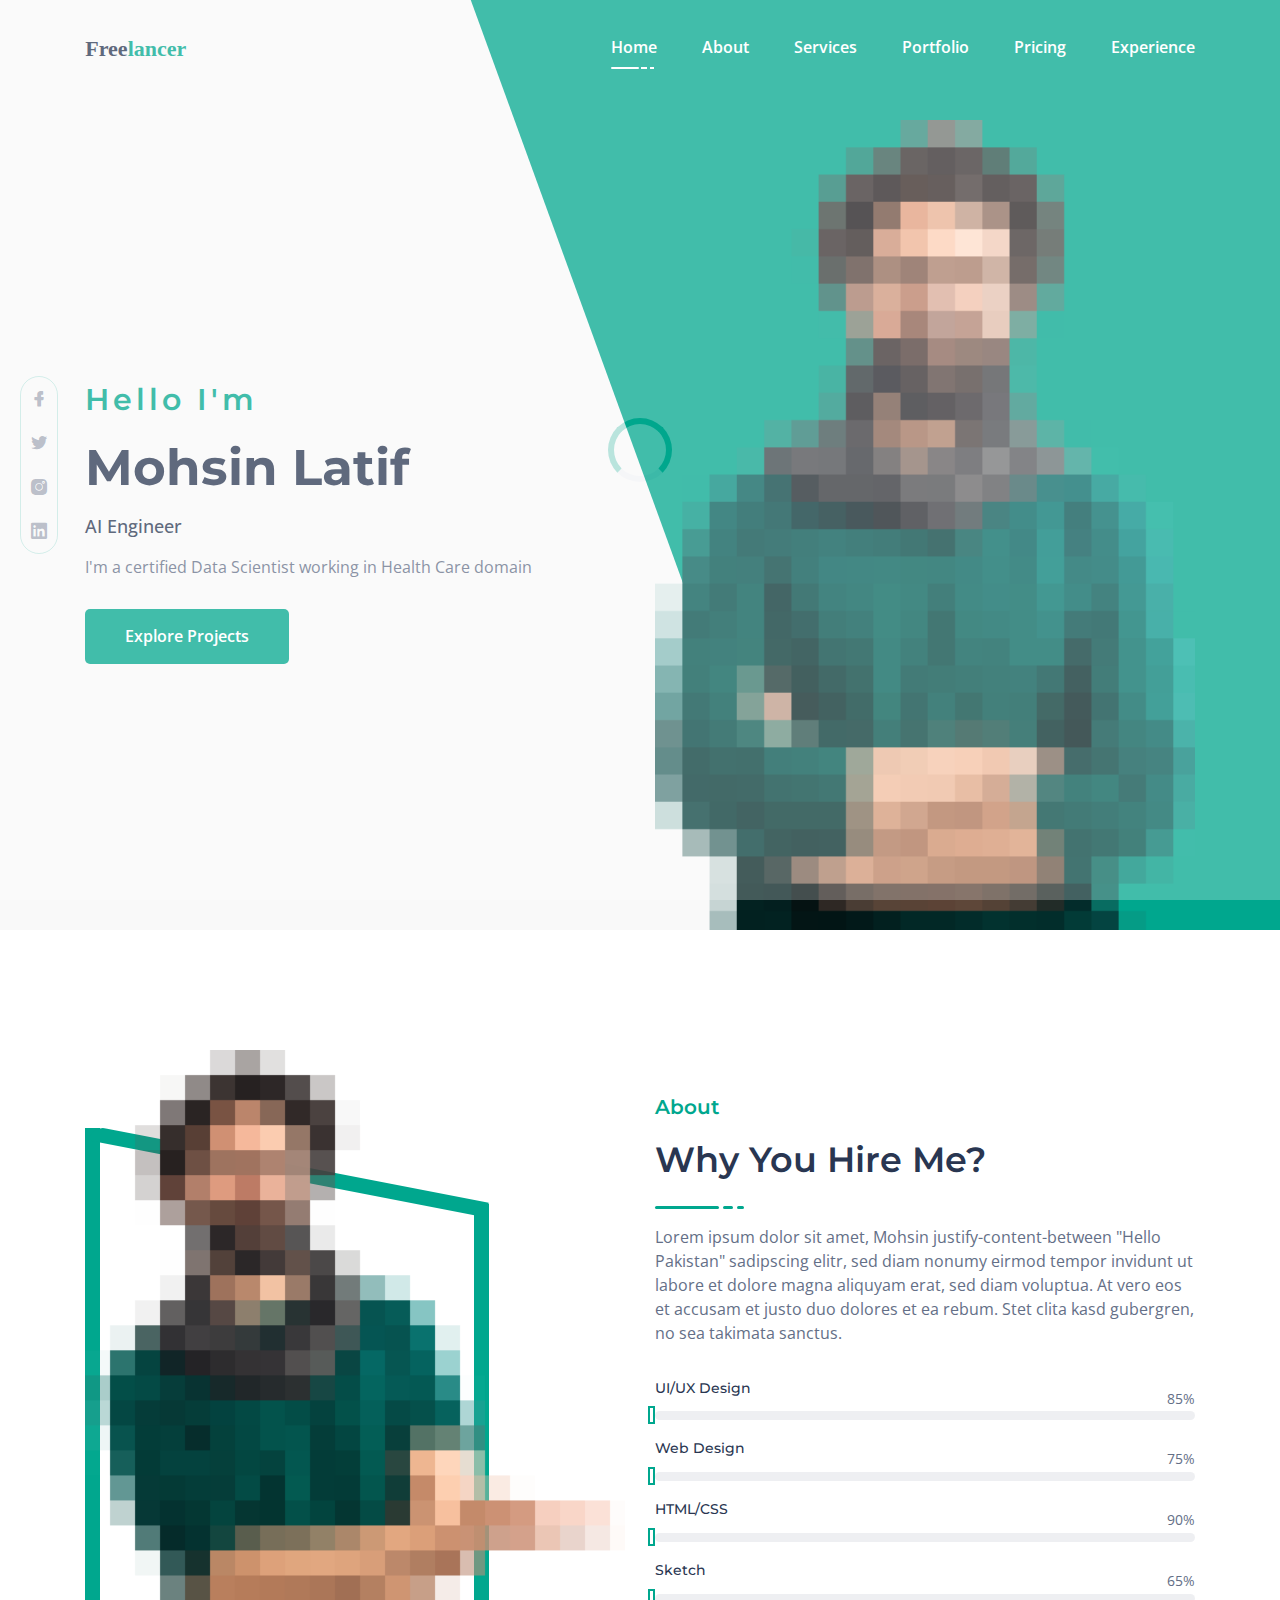
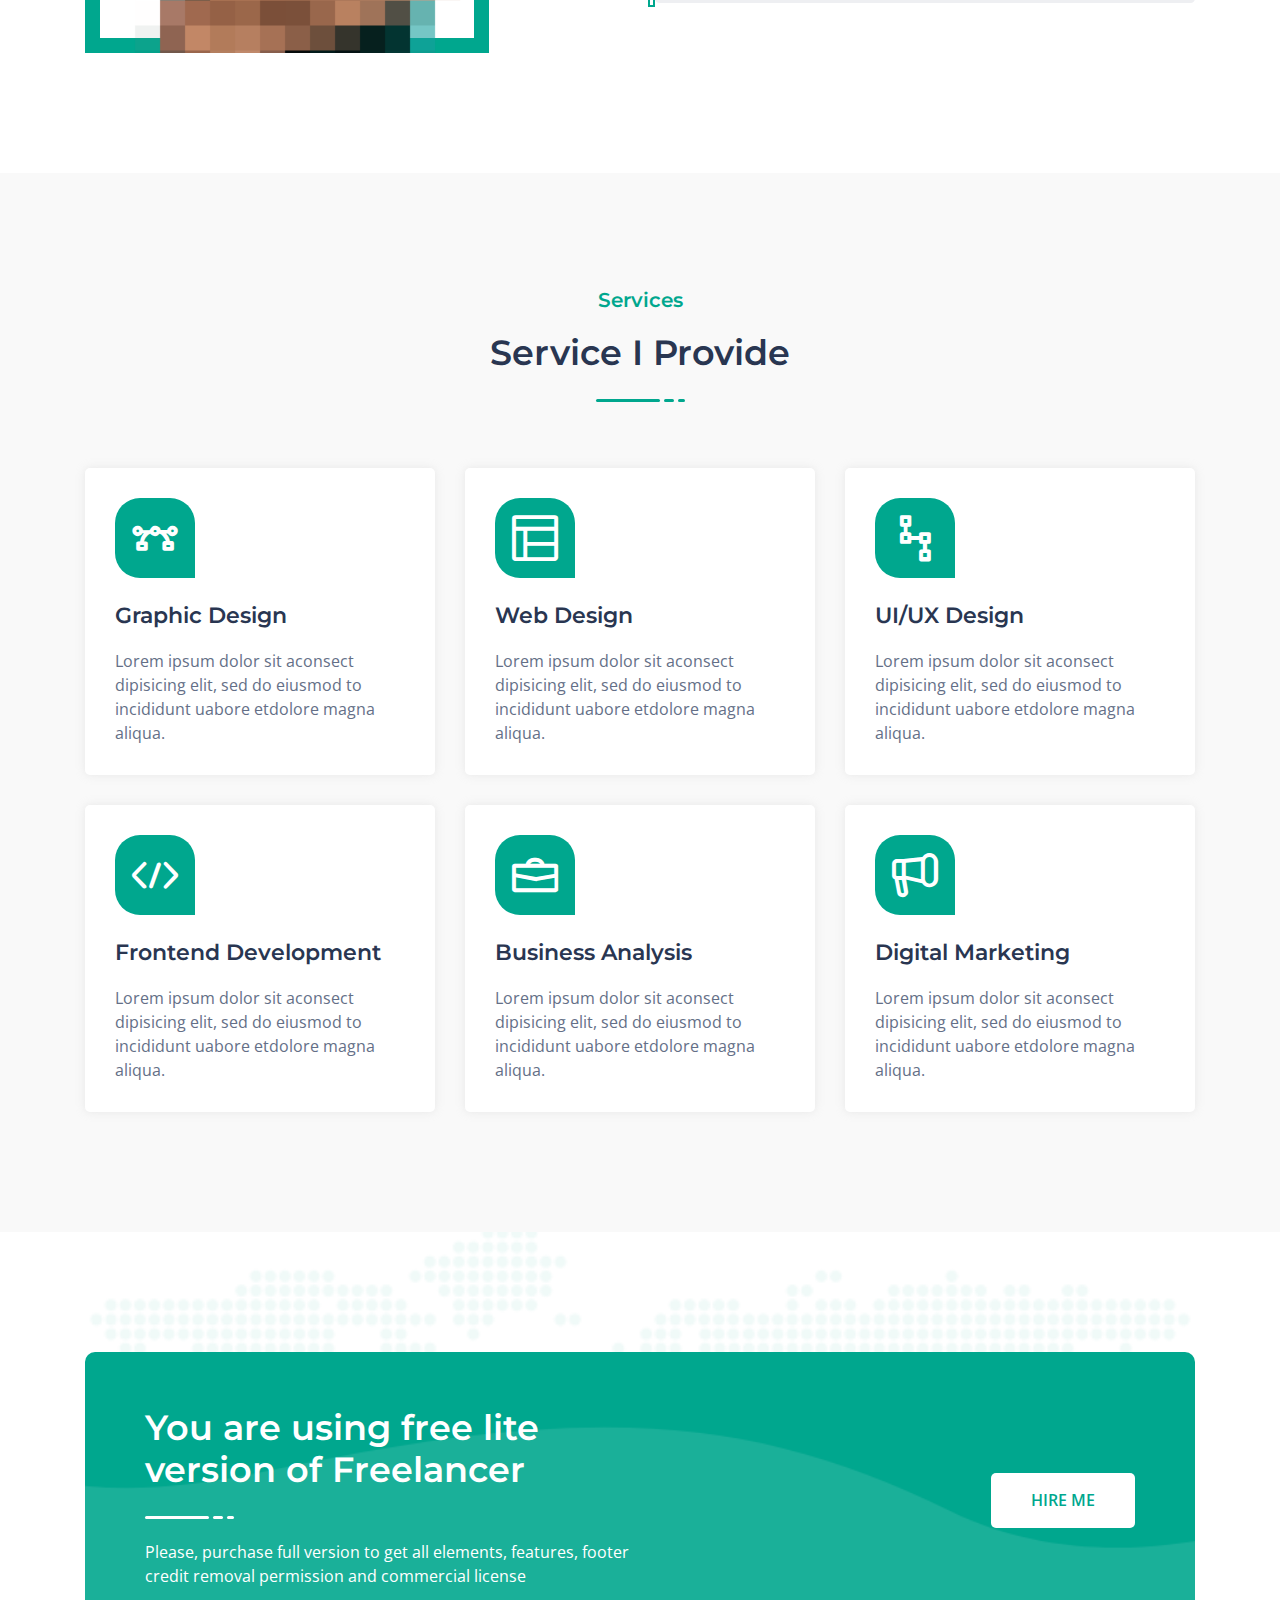
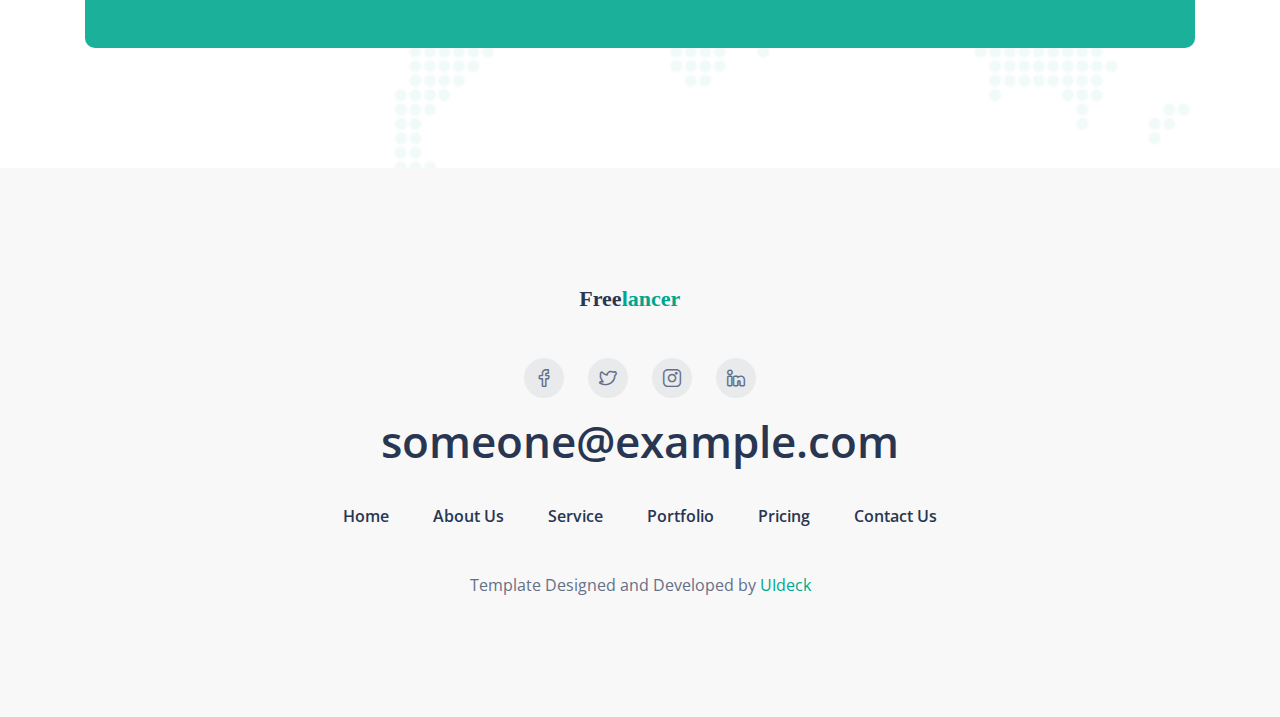
==== commit 31cd83dc: "Portfolio" ====
--- a/freelancer-free-lite/index.html
+++ b/freelancer-free-lite/index.html
@@ -117,7 +117,7 @@
                             <h5 class="header_sub_title wow fadeInUp" data-wow-duration="1.3s" data-wow-delay="0.2s">Hello I'm</h5>
                             <h2 class="header_title wow fadeInUp" data-wow-duration="1.3s" data-wow-delay="0.5s">Mohsin Latif</h2>
                             <span class="wow fadeInUp" data-wow-duration="1.3s" data-wow-delay="0.8s">AI Engineer</span>
-                            <p class="wow fadeInUp" data-wow-duration="1.3s" data-wow-delay="1.1s">Lorem ipsum dolor sit amet, consetetur sadipscing elitr sed diam nonumy eirmod tempor invidunt ut labore et dolore magna aliquyam.</p>
+                            <p class="wow fadeInUp" data-wow-duration="1.3s" data-wow-delay="1.1s">I'm a certified Data Scientist working in Health Care domain</p>
                             <a href="https://rebrand.ly/freelancer-ud" rel="nofollow" class="main-btn wow fadeInUp" data-wow-duration="1.3s" data-wow-delay="1.4s">Explore Projects</a>
                         </div> <!-- header hero content -->
                     </div>
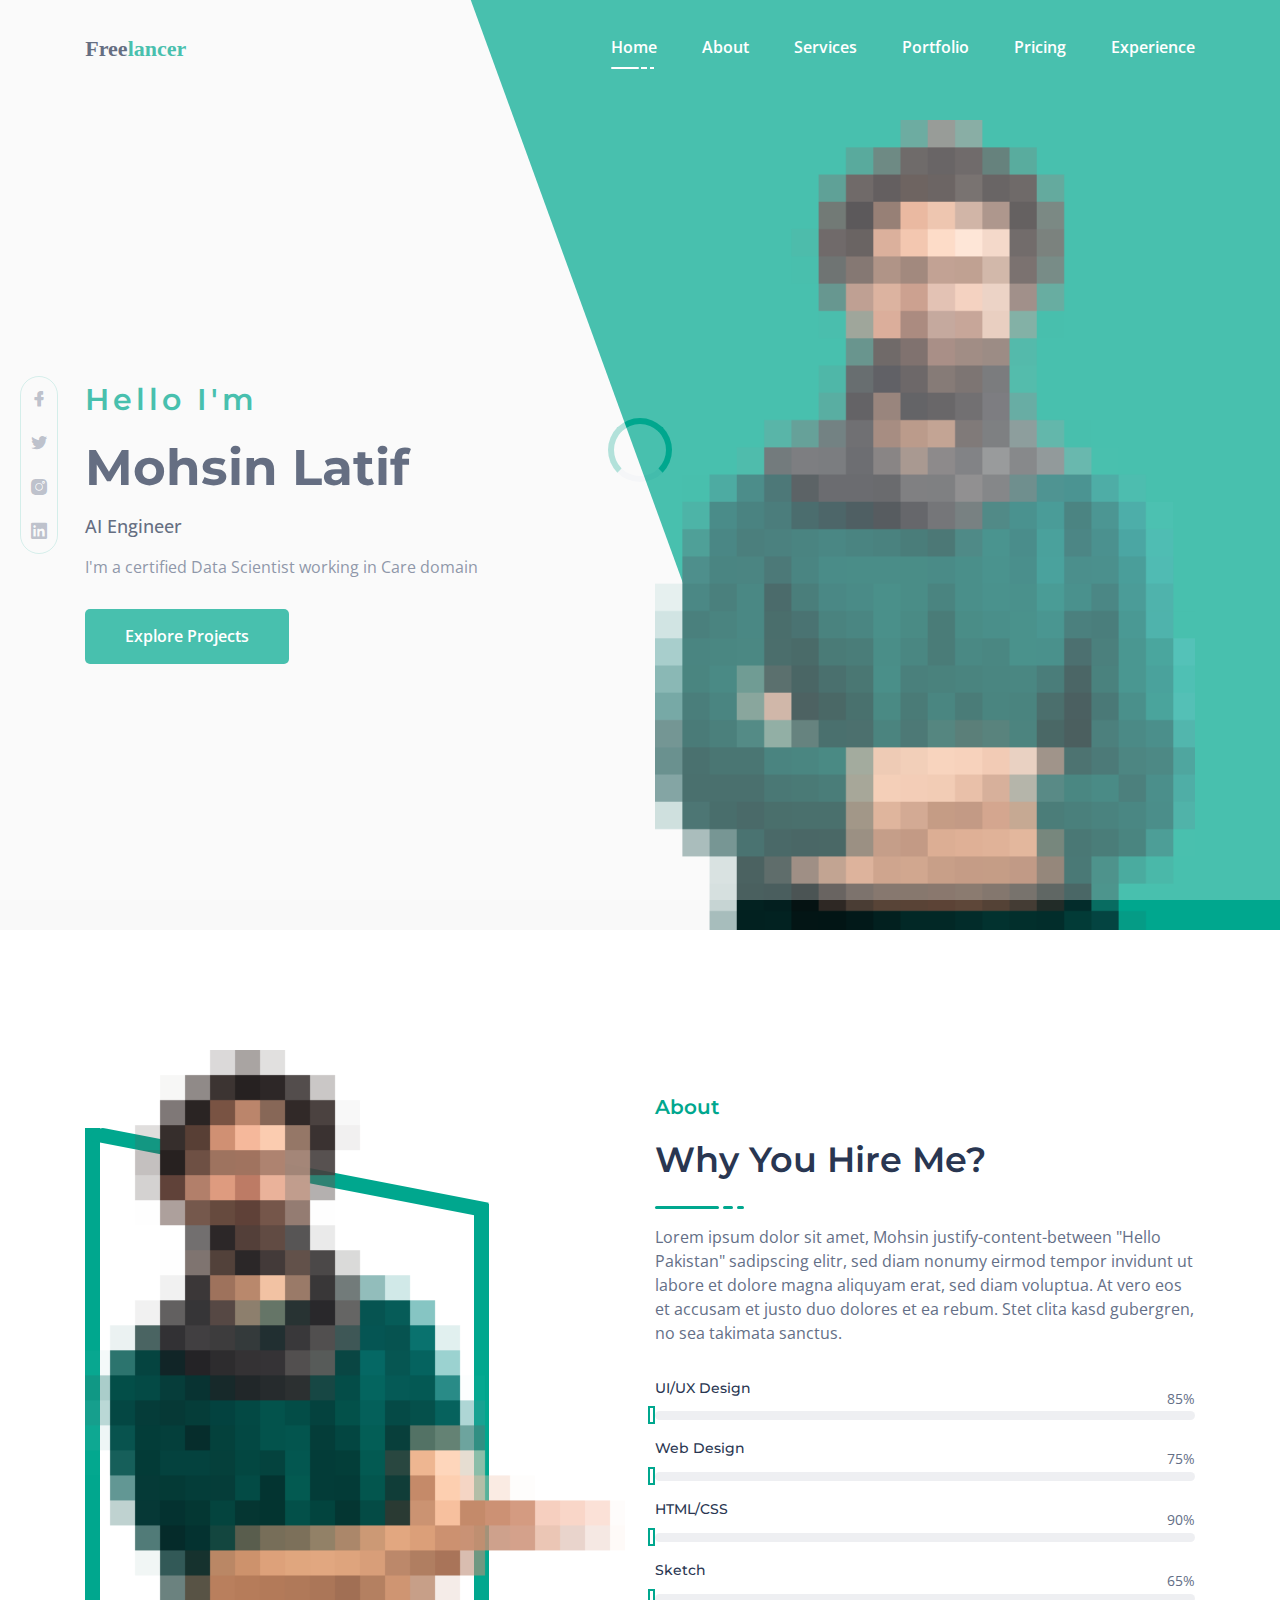
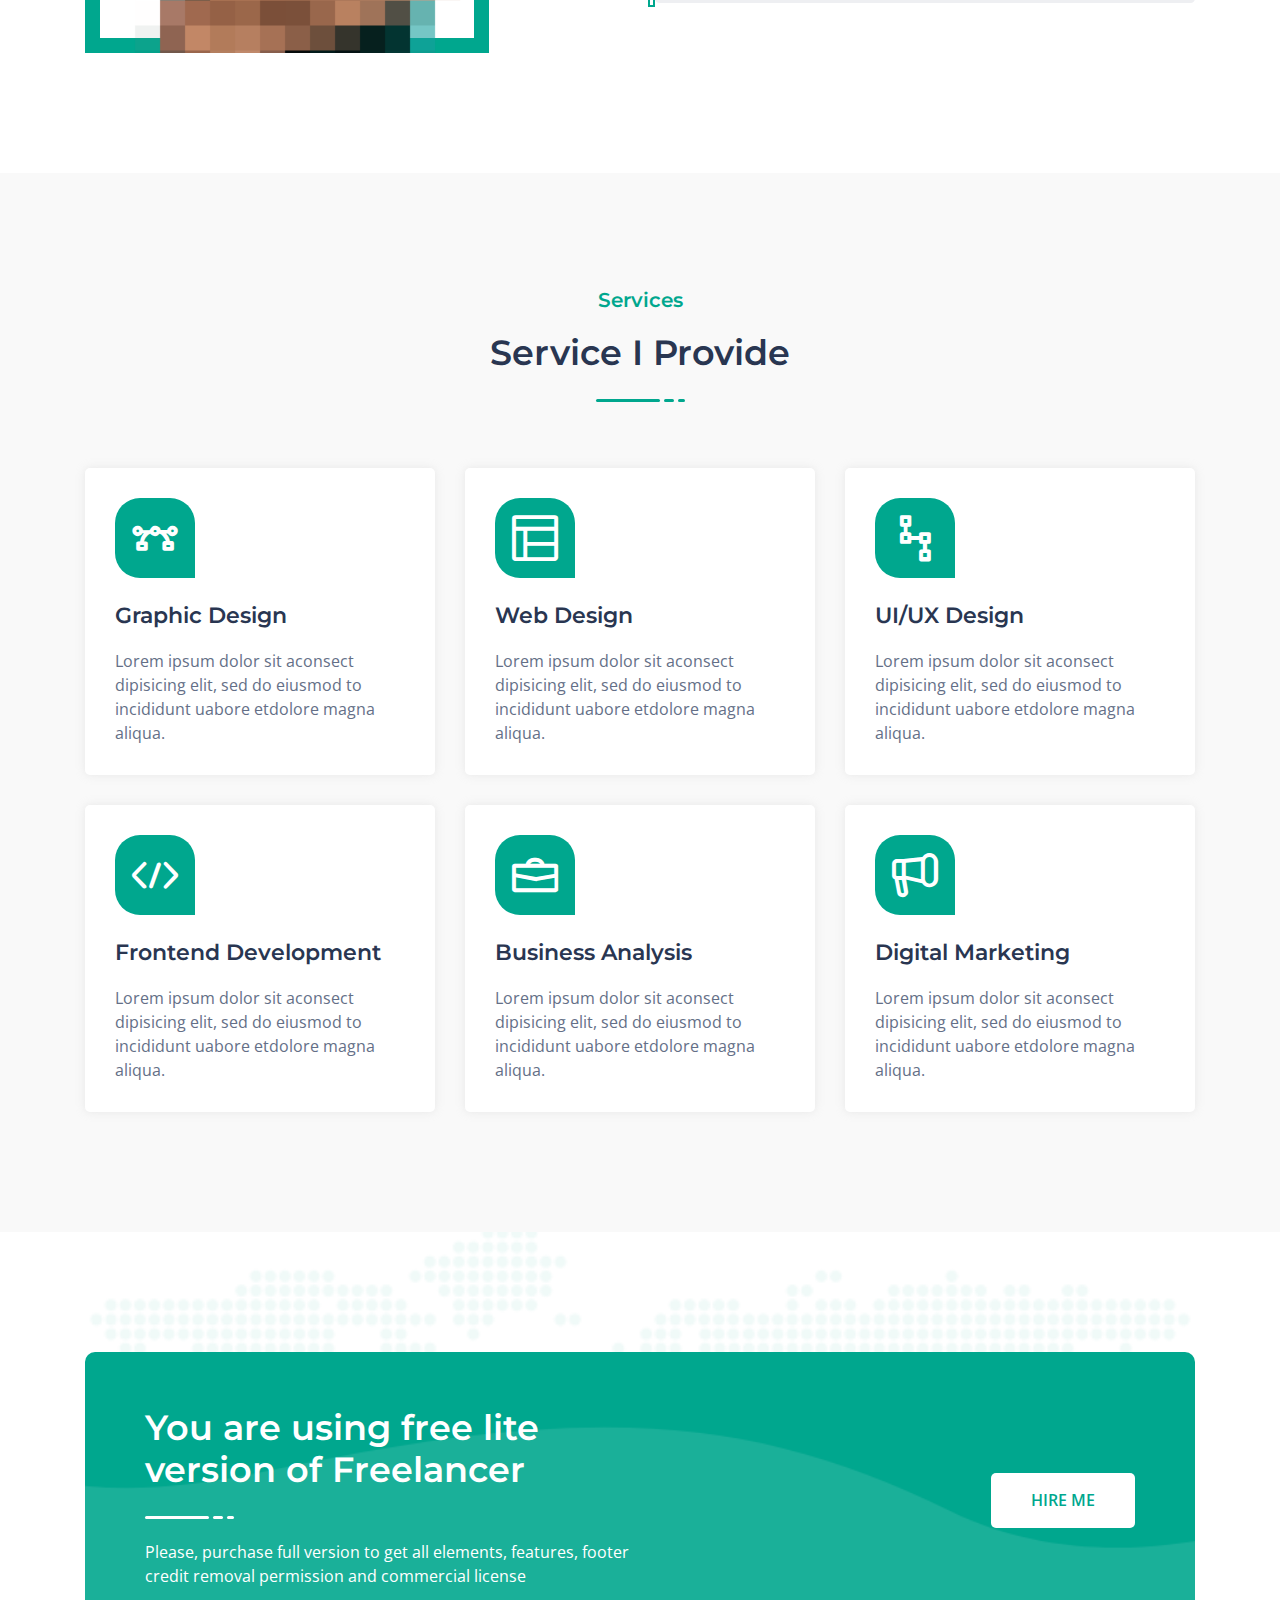
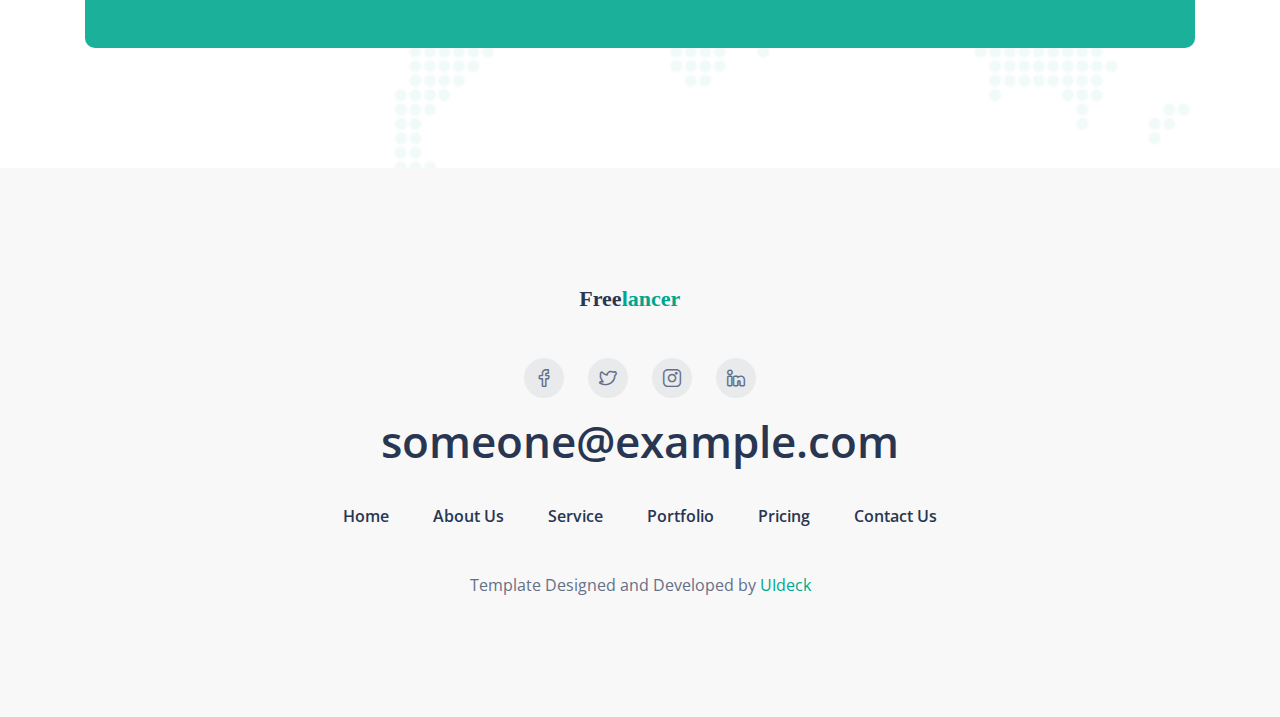
==== commit c309c08d: "Changes" ====
--- a/freelancer-free-lite/index.html
+++ b/freelancer-free-lite/index.html
@@ -117,7 +117,7 @@
                             <h5 class="header_sub_title wow fadeInUp" data-wow-duration="1.3s" data-wow-delay="0.2s">Hello I'm</h5>
                             <h2 class="header_title wow fadeInUp" data-wow-duration="1.3s" data-wow-delay="0.5s">Mohsin Latif</h2>
                             <span class="wow fadeInUp" data-wow-duration="1.3s" data-wow-delay="0.8s">AI Engineer</span>
-                            <p class="wow fadeInUp" data-wow-duration="1.3s" data-wow-delay="1.1s">I'm a certified Data Scientist working in Health Care domain</p>
+                            <p class="wow fadeInUp" data-wow-duration="1.3s" data-wow-delay="1.1s">I'm a certified Data Scientist working in  Care domain</p>
                             <a href="https://rebrand.ly/freelancer-ud" rel="nofollow" class="main-btn wow fadeInUp" data-wow-duration="1.3s" data-wow-delay="1.4s">Explore Projects</a>
                         </div> <!-- header hero content -->
                     </div>
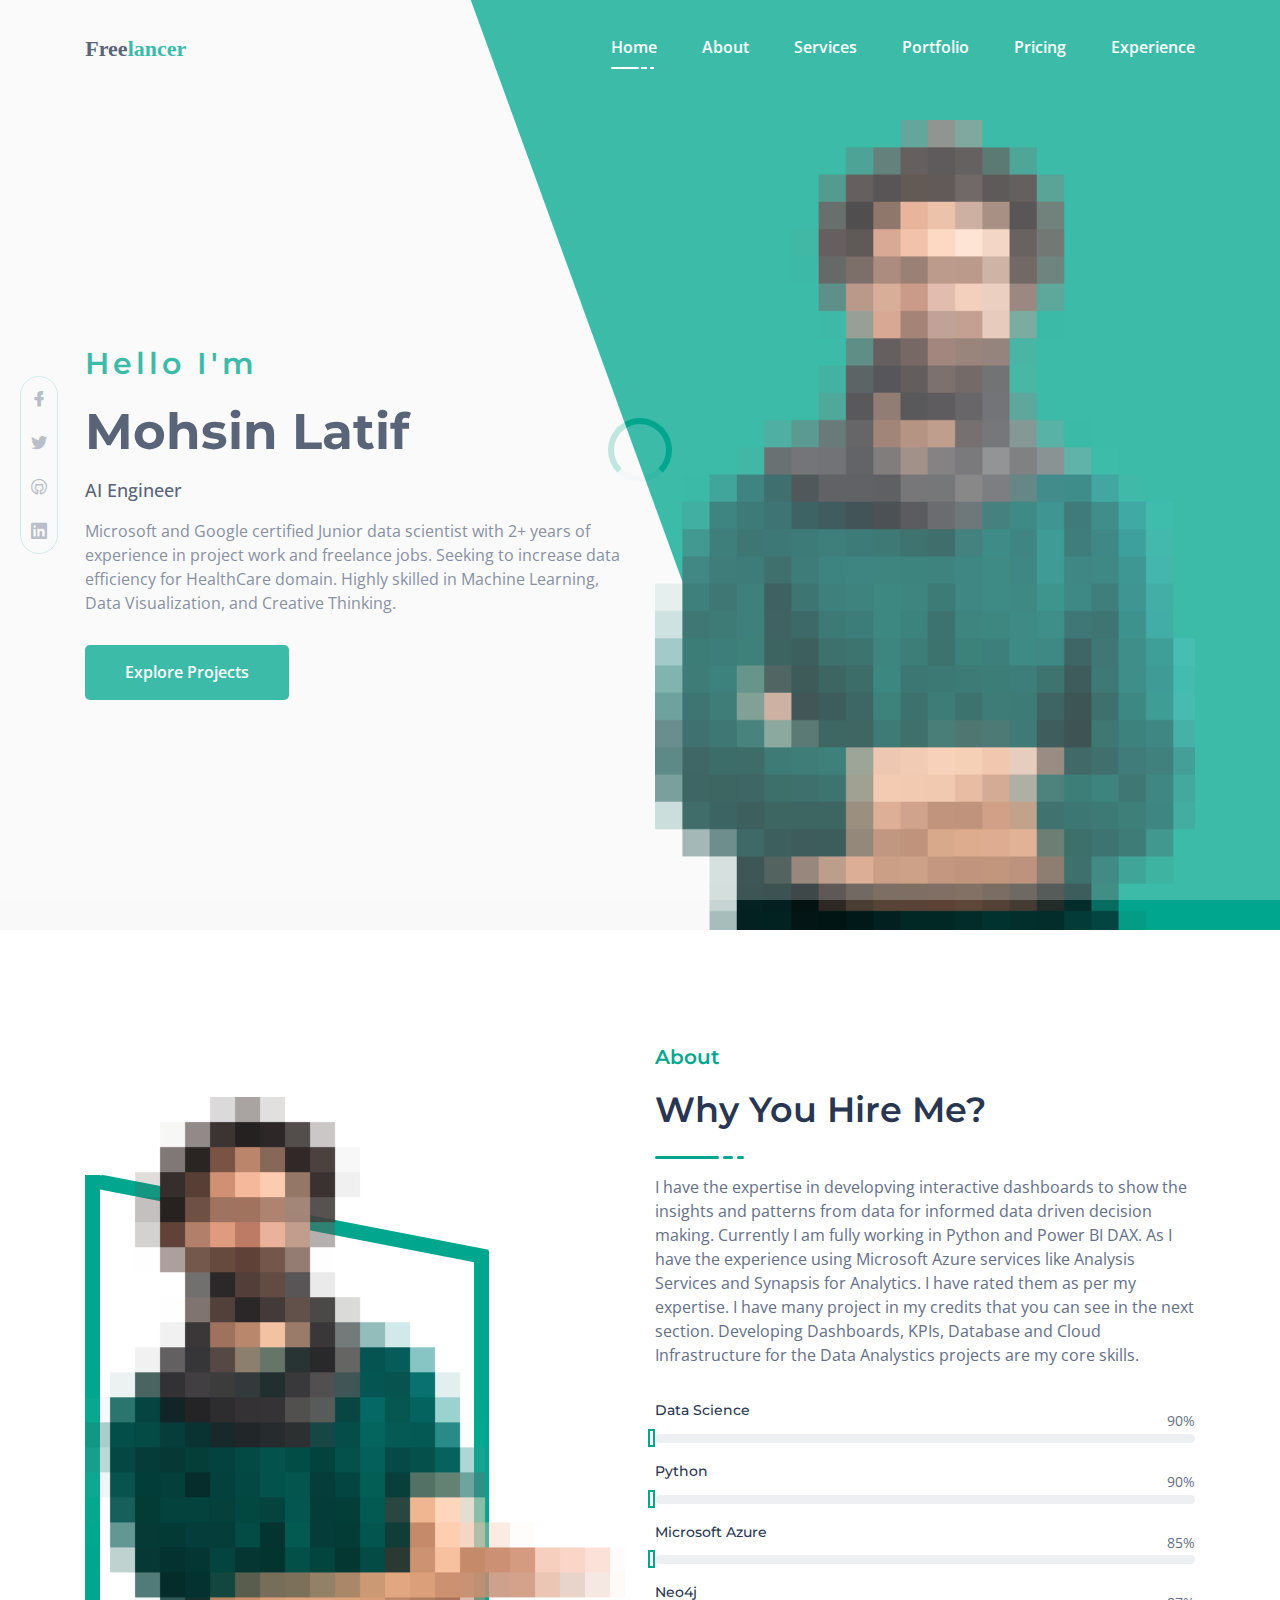
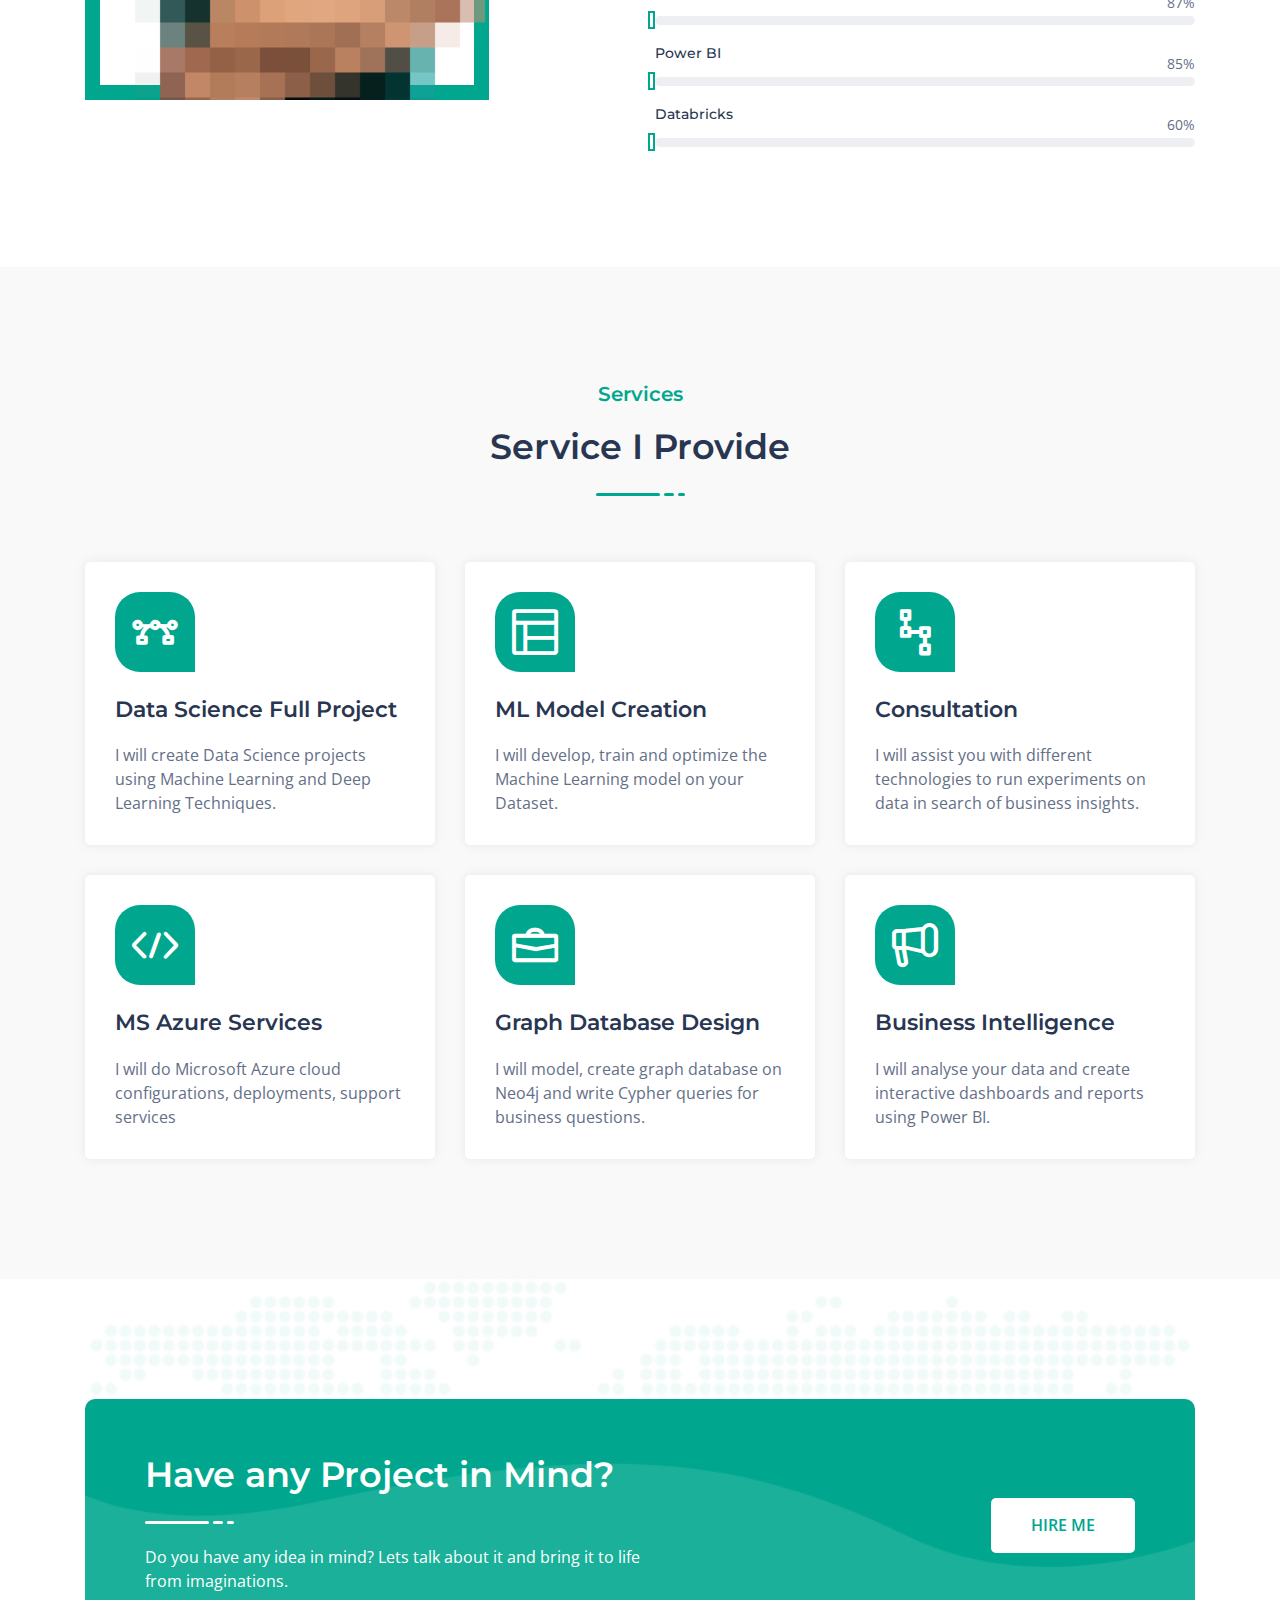
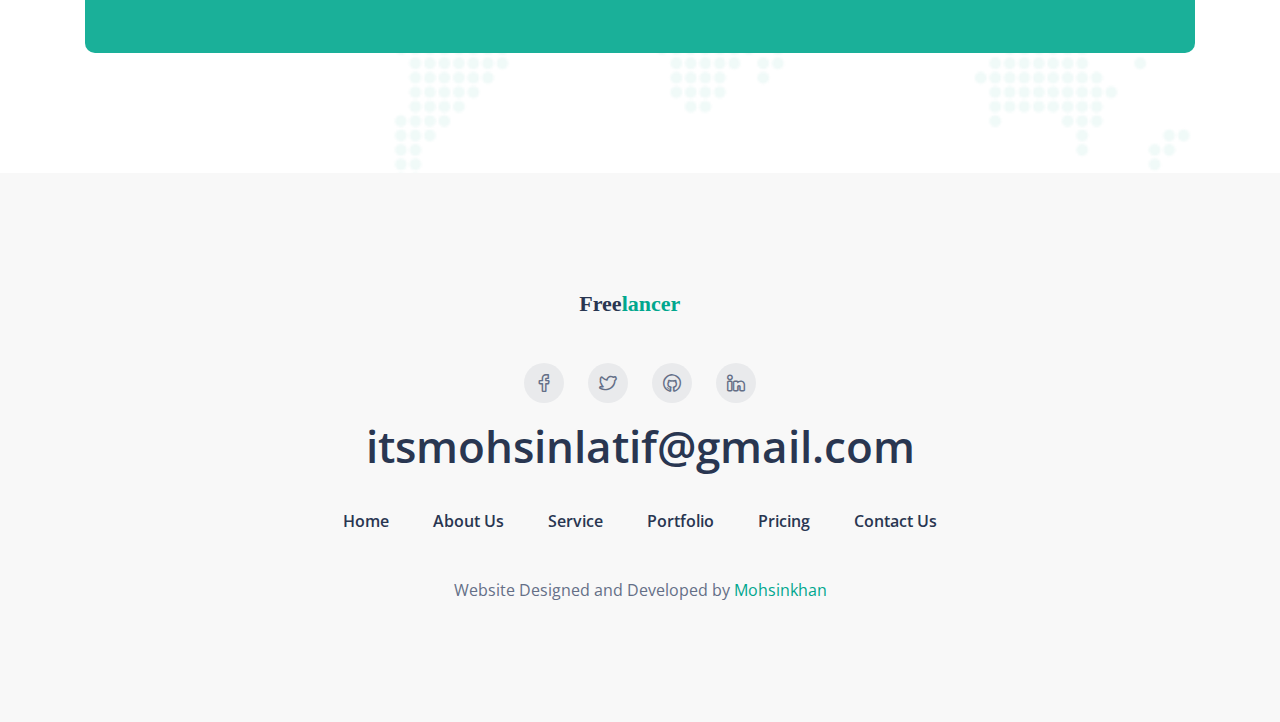
==== commit 2af5a960: "Made Changes in Descrioptions Text" ====
--- a/freelancer-free-lite/index.html
+++ b/freelancer-free-lite/index.html
@@ -5,7 +5,7 @@
     <meta charset="utf-8">
 
     <!--====== Title ======-->
-    <title>Freelancer - CV and Portfolio Template</title>
+    <title>Personal Portfolio</title>
 
     <meta name="description" content="">
     <meta name="viewport" content="width=device-width, initial-scale=1">
@@ -105,10 +105,10 @@
 
         <div id="home" class="header_hero">
             <ul class="header_social d-none d-lg-block">
-                <li><a href="#"><i class="lni lni-facebook-filled"></i></a></li>
-                <li><a href="#"><i class="lni lni-twitter-filled"></i></a></li>
-                <li><a href="#"><i class="lni lni-instagram-filled"></i></a></li>
-                <li><a href="#"><i class="lni lni-linkedin-original"></i></a></li>
+                <li><a href="https://www.facebook.com/profile.php?id=100005105042950" target="_blank"><i class="lni lni-facebook-filled"></i></a></li>
+                <li><a href="https://twitter.com/itsMoonKhan"  target="_blank"><i class="lni lni-twitter-filled" target="_blank"></i></a></li>
+                <li><a href="https://github.com/itsmohsinlatif" target="_blank"><i class="lni lni-github"></i></a></li>
+                <li><a href="https://www.linkedin.com/in/itsmohsinlatif/" target="_blank"><i class="lni lni-linkedin-original" target="_blank"></i></a></li>
             </ul>
             <div class="container">
                 <div class="row align-items-center justify-content-center justify-content-lg-between">
@@ -117,7 +117,7 @@
                             <h5 class="header_sub_title wow fadeInUp" data-wow-duration="1.3s" data-wow-delay="0.2s">Hello I'm</h5>
                             <h2 class="header_title wow fadeInUp" data-wow-duration="1.3s" data-wow-delay="0.5s">Mohsin Latif</h2>
                             <span class="wow fadeInUp" data-wow-duration="1.3s" data-wow-delay="0.8s">AI Engineer</span>
-                            <p class="wow fadeInUp" data-wow-duration="1.3s" data-wow-delay="1.1s">I'm a certified Data Scientist working in  Care domain</p>
+                            <p class="wow fadeInUp" data-wow-duration="1.3s" data-wow-delay="1.1s">Microsoft and Google certified Junior data scientist with 2+ years of experience in project work and freelance jobs. Seeking to increase data efficiency for HealthCare domain. <!-- Achievements include creating data classification models to predict the insurance denials with 25% more accuracy than historical average. Achieved 20% improvement in reimbersment rate across all clients. --> Highly skilled in Machine Learning, Data Visualization, and Creative Thinking.</p>
                             <a href="https://rebrand.ly/freelancer-ud" rel="nofollow" class="main-btn wow fadeInUp" data-wow-duration="1.3s" data-wow-delay="1.4s">Explore Projects</a>
                         </div> <!-- header hero content -->
                     </div>
@@ -156,12 +156,38 @@
                                 <li></li>
                             </ul>
                         </div> <!-- section title -->
-                        <p>Lorem ipsum dolor sit amet, Mohsin  justify-content-between  "Hello Pakistan" sadipscing elitr, sed diam nonumy eirmod tempor invidunt ut labore et dolore magna aliquyam erat, sed diam voluptua. At vero eos et accusam et justo duo dolores et ea rebum. Stet clita kasd gubergren, no sea takimata sanctus.</p>
+                        <p>I have the expertise in developving interactive dashboards to show the insights and patterns from data for informed data driven decision making. Currently I am fully working in Python and Power BI DAX. As I have the experience using Microsoft Azure services like Analysis Services and Synapsis for Analytics. I have rated them as per my expertise. I have many project in my credits that you can see in the next section. Developing Dashboards, KPIs, Database and Cloud Infrastructure for the Data Analystics projects are my core skills.                        </p>
 
                         <div class="about_skills pt-15">
                             <div class="skill_item mt-20">
                                 <div class="skill_header">
-                                    <h6 class="skill_title">UI/UX Design</h6>
+                                    <h6 class="skill_title">Data Science</h6>
+                                    <div class="skill_percentage">
+                                        <p><span class="counter">90</span>%</p>
+                                    </div>
+                                </div>
+                                <div class="skill_bar">
+                                    <div class="bar_inner">
+                                        <div class="bar progress_line" data-width="90"></div>
+                                    </div>
+                                </div>
+                            </div> <!-- skill item -->
+                            <div class="skill_item mt-20">
+                                <div class="skill_header">
+                                    <h6 class="skill_title">Python</h6>
+                                    <div class="skill_percentage">
+                                        <p><span class="counter">90</span>%</p>
+                                    </div>
+                                </div>
+                                <div class="skill_bar">
+                                    <div class="bar_inner">
+                                        <div class="bar progress_line" data-width="90"></div>
+                                    </div>
+                                </div>
+                            </div> <!-- skill item -->
+                            <div class="skill_item mt-20">
+                                <div class="skill_header">
+                                    <h6 class="skill_title">Microsoft Azure</h6>
                                     <div class="skill_percentage">
                                         <p><span class="counter">85</span>%</p>
                                     </div>
@@ -171,43 +197,43 @@
                                         <div class="bar progress_line" data-width="85"></div>
                                     </div>
                                 </div>
+                                <div class="skill_item mt-20">
+                                    <div class="skill_header">
+                                        <h6 class="skill_title">Neo4j</h6>
+                                        <div class="skill_percentage">
+                                            <p><span class="counter">87</span>%</p>
+                                        </div>
+                                    </div>
+                                    <div class="skill_bar">
+                                        <div class="bar_inner">
+                                            <div class="bar progress_line" data-width="87"></div>
+                                        </div>
+                                    </div>
+                                </div> <!-- skill item -->
                             </div> <!-- skill item -->
                             <div class="skill_item mt-20">
                                 <div class="skill_header">
-                                    <h6 class="skill_title">Web Design</h6>
+                                    <h6 class="skill_title">Power BI</h6>
                                     <div class="skill_percentage">
-                                        <p><span class="counter">75</span>%</p>
+                                        <p><span class="counter">85</span>%</p>
                                     </div>
                                 </div>
                                 <div class="skill_bar">
                                     <div class="bar_inner">
-                                        <div class="bar progress_line" data-width="75"></div>
+                                        <div class="bar progress_line" data-width="85"></div>
                                     </div>
                                 </div>
                             </div> <!-- skill item -->
                             <div class="skill_item mt-20">
                                 <div class="skill_header">
-                                    <h6 class="skill_title">HTML/CSS</h6>
+                                    <h6 class="skill_title">Databricks</h6>
                                     <div class="skill_percentage">
-                                        <p><span class="counter">90</span>%</p>
+                                        <p><span class="counter">60</span>%</p>
                                     </div>
                                 </div>
                                 <div class="skill_bar">
                                     <div class="bar_inner">
-                                        <div class="bar progress_line" data-width="90"></div>
-                                    </div>
-                                </div>
-                            </div> <!-- skill item -->
-                            <div class="skill_item mt-20">
-                                <div class="skill_header">
-                                    <h6 class="skill_title">Sketch</h6>
-                                    <div class="skill_percentage">
-                                        <p><span class="counter">65</span>%</p>
-                                    </div>
-                                </div>
-                                <div class="skill_bar">
-                                    <div class="bar_inner">
-                                        <div class="bar progress_line" data-width="65"></div>
+                                        <div class="bar progress_line" data-width="60"></div>
                                     </div>
                                 </div>
                             </div> <!-- skill item -->
@@ -244,8 +270,8 @@
                             <i class="lni lni-vector"></i>
                         </div>
                         <div class="service_content">
-                            <h4 class="service_title"><a href="#">Graphic Design</a></h4>
-                            <p>Lorem ipsum dolor sit aconsect dipisicing elit, sed do eiusmod to incididunt uabore etdolore magna aliqua.</p>
+                            <h4 class="service_title"><a href="#">Data Science Full Project</a></h4>
+                            <p>I will create Data Science projects using Machine Learning and Deep Learning Techniques.</p>
                         </div>
                     </div> <!-- single service -->
                 </div>
@@ -255,8 +281,8 @@
                             <i class="lni lni-layout"></i>
                         </div>
                         <div class="service_content">
-                            <h4 class="service_title"><a href="#">Web Design</a></h4>
-                            <p>Lorem ipsum dolor sit aconsect dipisicing elit, sed do eiusmod to incididunt uabore etdolore magna aliqua.</p>
+                            <h4 class="service_title"><a href="#">ML Model Creation</a></h4>
+                            <p>I will develop, train and optimize the Machine Learning model on your Dataset.</p>
                         </div>
                     </div> <!-- single service -->
                 </div>
@@ -266,8 +292,8 @@
                             <i class="lni lni-ux"></i>
                         </div>
                         <div class="service_content">
-                            <h4 class="service_title"><a href="#">UI/UX Design</a></h4>
-                            <p>Lorem ipsum dolor sit aconsect dipisicing elit, sed do eiusmod to incididunt uabore etdolore magna aliqua.</p>
+                            <h4 class="service_title"><a href="#">Consultation</a></h4>
+                            <p> I will assist you with different technologies to run experiments on data in search of business insights.</p>
                         </div>
                     </div> <!-- single service -->
                 </div>
@@ -277,8 +303,8 @@
                             <i class="lni lni-code"></i>
                         </div>
                         <div class="service_content">
-                            <h4 class="service_title"><a href="#">Frontend Development</a></h4>
-                            <p>Lorem ipsum dolor sit aconsect dipisicing elit, sed do eiusmod to incididunt uabore etdolore magna aliqua.</p>
+                            <h4 class="service_title"><a href="#">MS Azure Services</a></h4>
+                            <p>I will do Microsoft Azure cloud configurations, deployments, support services</p>
                         </div>
                     </div> <!-- single service -->
                 </div>
@@ -288,8 +314,8 @@
                             <i class="lni lni-briefcase"></i>
                         </div>
                         <div class="service_content">
-                            <h4 class="service_title"><a href="#">Business Analysis</a></h4>
-                            <p>Lorem ipsum dolor sit aconsect dipisicing elit, sed do eiusmod to incididunt uabore etdolore magna aliqua.</p>
+                            <h4 class="service_title"><a href="#">Graph Database Design</a></h4>
+                            <p>I will model, create graph database on Neo4j and write Cypher queries for business questions. </p>
                         </div>
                     </div> <!-- single service -->
                 </div>
@@ -299,8 +325,8 @@
                             <i class="lni lni-bullhorn"></i>
                         </div>
                         <div class="service_content">
-                            <h4 class="service_title"><a href="#">Digital Marketing</a></h4>
-                            <p>Lorem ipsum dolor sit aconsect dipisicing elit, sed do eiusmod to incididunt uabore etdolore magna aliqua.</p>
+                            <h4 class="service_title"><a href="#">Business Intelligence</a></h4>
+                            <p>I will analyse your data and create interactive dashboards and reports using Power BI.</p>
                         </div>
                     </div> <!-- single service -->
                 </div>
@@ -322,13 +348,13 @@
                     <div class="col-lg-12">
                         <div class="call_to_action_box d-md-flex justify-content-between align-items-center">
                             <div class="call_to_action_content">
-                                <h3 class="action_title">You are using free lite version of Freelancer</h3>
+                                <h3 class="action_title">Have any Project in Mind?</h3>
                                 <ul class="line">
                                     <li></li>
                                     <li></li>
                                     <li></li>
                                 </ul>
-                                <p>Please, purchase full version to get all elements, features, footer credit removal permission and commercial license</p>
+                                <p>Do you have any idea in mind? Lets talk about it and bring it to life from imaginations.</p>
                             </div> <!-- call to action content -->
 
                             <div class="call_to_action_btn">
@@ -352,12 +378,13 @@
                     <div class="footer_content text-center">
                         <a href="#"><img src="assets/images/logo.svg" alt="Logo"></a>
                         <ul class="footer_social">
-                            <li><a href="#"><i class="lni lni-facebook"></i></a></li>
-                            <li><a href="#"><i class="lni lni-twitter"></i></a></li>
-                            <li><a href="#"><i class="lni lni-instagram"></i></a></li>
-                            <li><a href="#"><i class="lni lni-linkedin"></i></a></li>
+                            <li><a href="https://www.facebook.com/profile.php?id=100005105042950" target="_blank"><i class="lni lni-facebook"></i></a></li>
+                            <li><a href="https://twitter.com/itsMoonKhan" target="_blank"><i class="lni lni-twitter"></i></a></li>
+                            <li><a href="https://github.com/itsmohsinlatif" target="_blank"><i class="lni lni-github"></i></a></li>
+                           <!-- <li><a href="#"><i class="lni lni-instagram"></i></a></li>  -->
+                            <li><a href="https://github.com/itsmohsinlatif" target="_blank""><i class="lni lni-linkedin"></i></a></li>
                         </ul>
-                        <span class="email">someone@example.com</span>
+                        <span class="email">itsmohsinlatif@gmail.com</span>
                         <ul class="footer_menu">
                             <li><a href="#">Home</a></li>
                             <li><a href="#">About Us</a></li>
@@ -366,7 +393,7 @@
                             <li><a href="#">Pricing</a></li>
                             <li><a href="#">Contact Us</a></li>
                         </ul>
-                        <p class="credit pt-45">Template Designed and Developed by <a href="https://uideck.com/" rel="nofollow">UIdeck</a></p>
+                        <p class="credit pt-45">Website Designed and Developed by <a href="https://uideck.com/" rel="nofollow">Mohsinkhan</a></p>
                     </div> <!-- footer content -->
                 </div>
             </div>  <!-- row -->
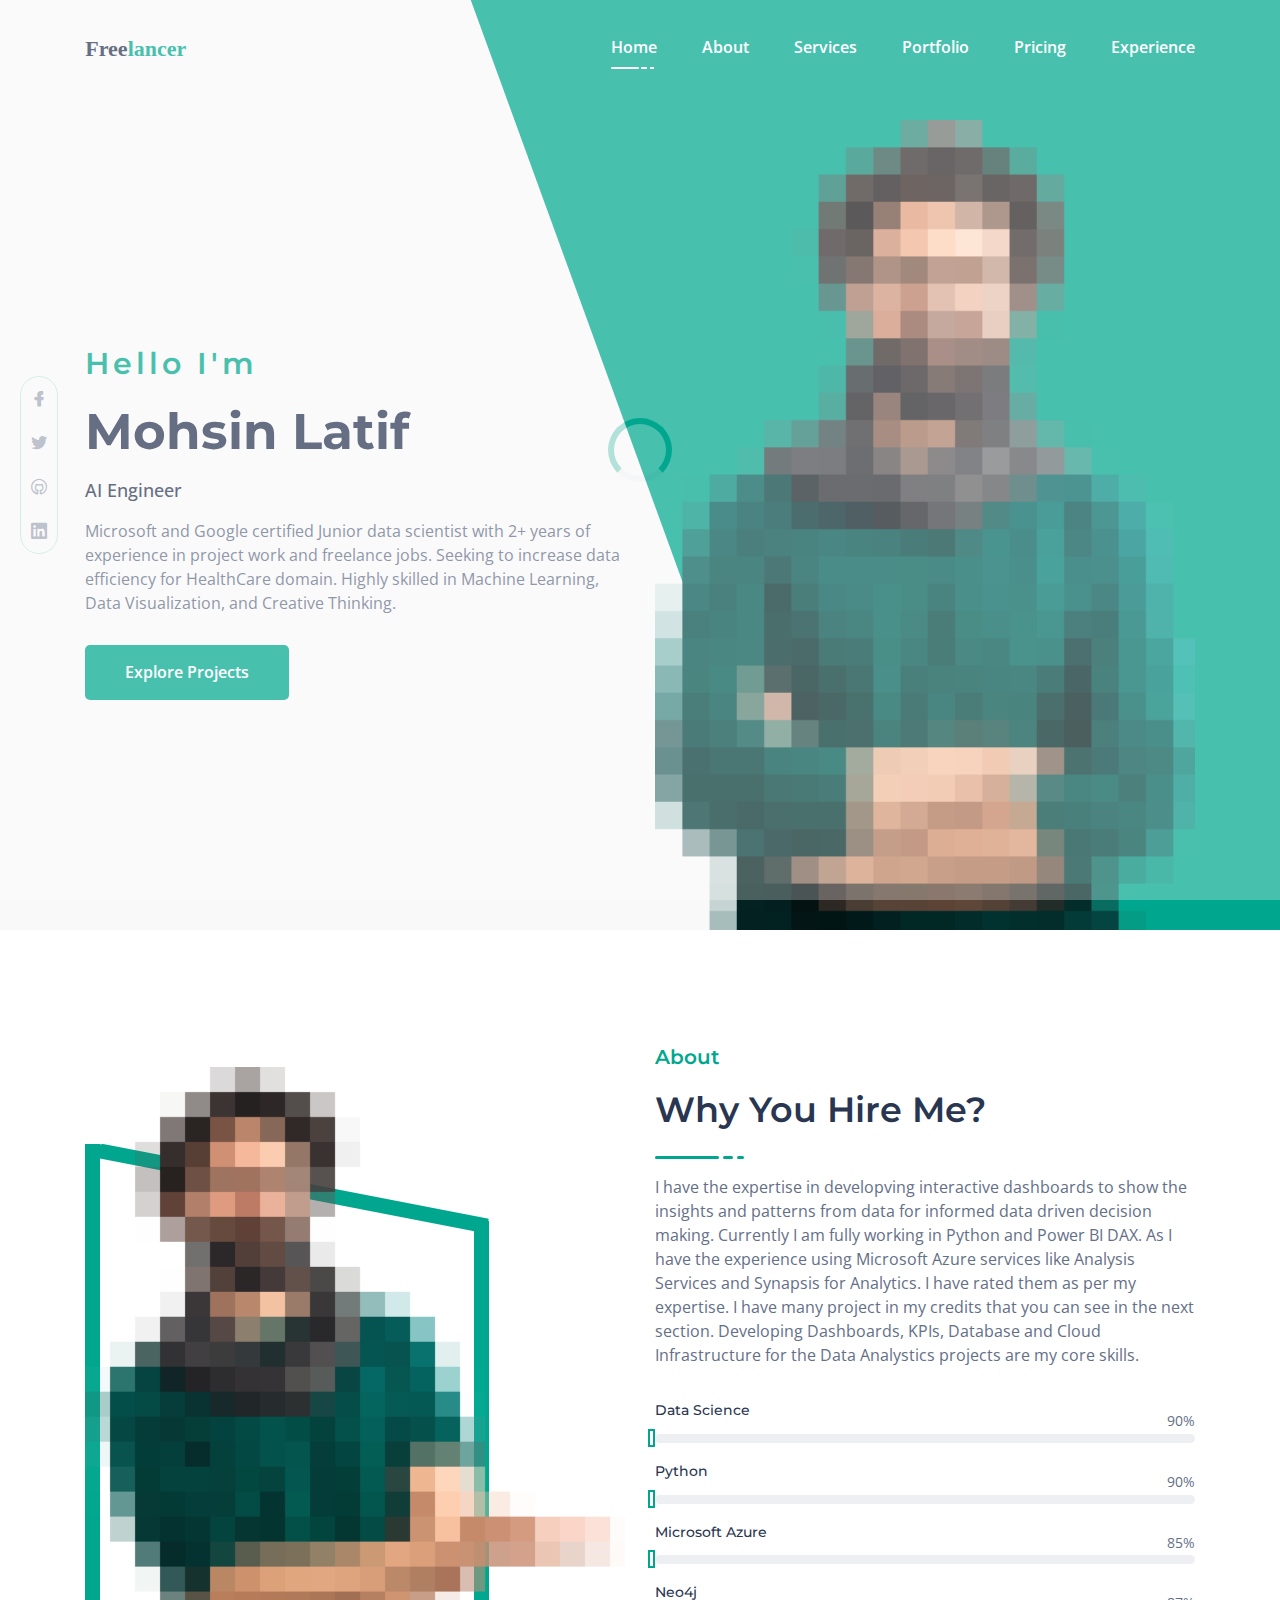
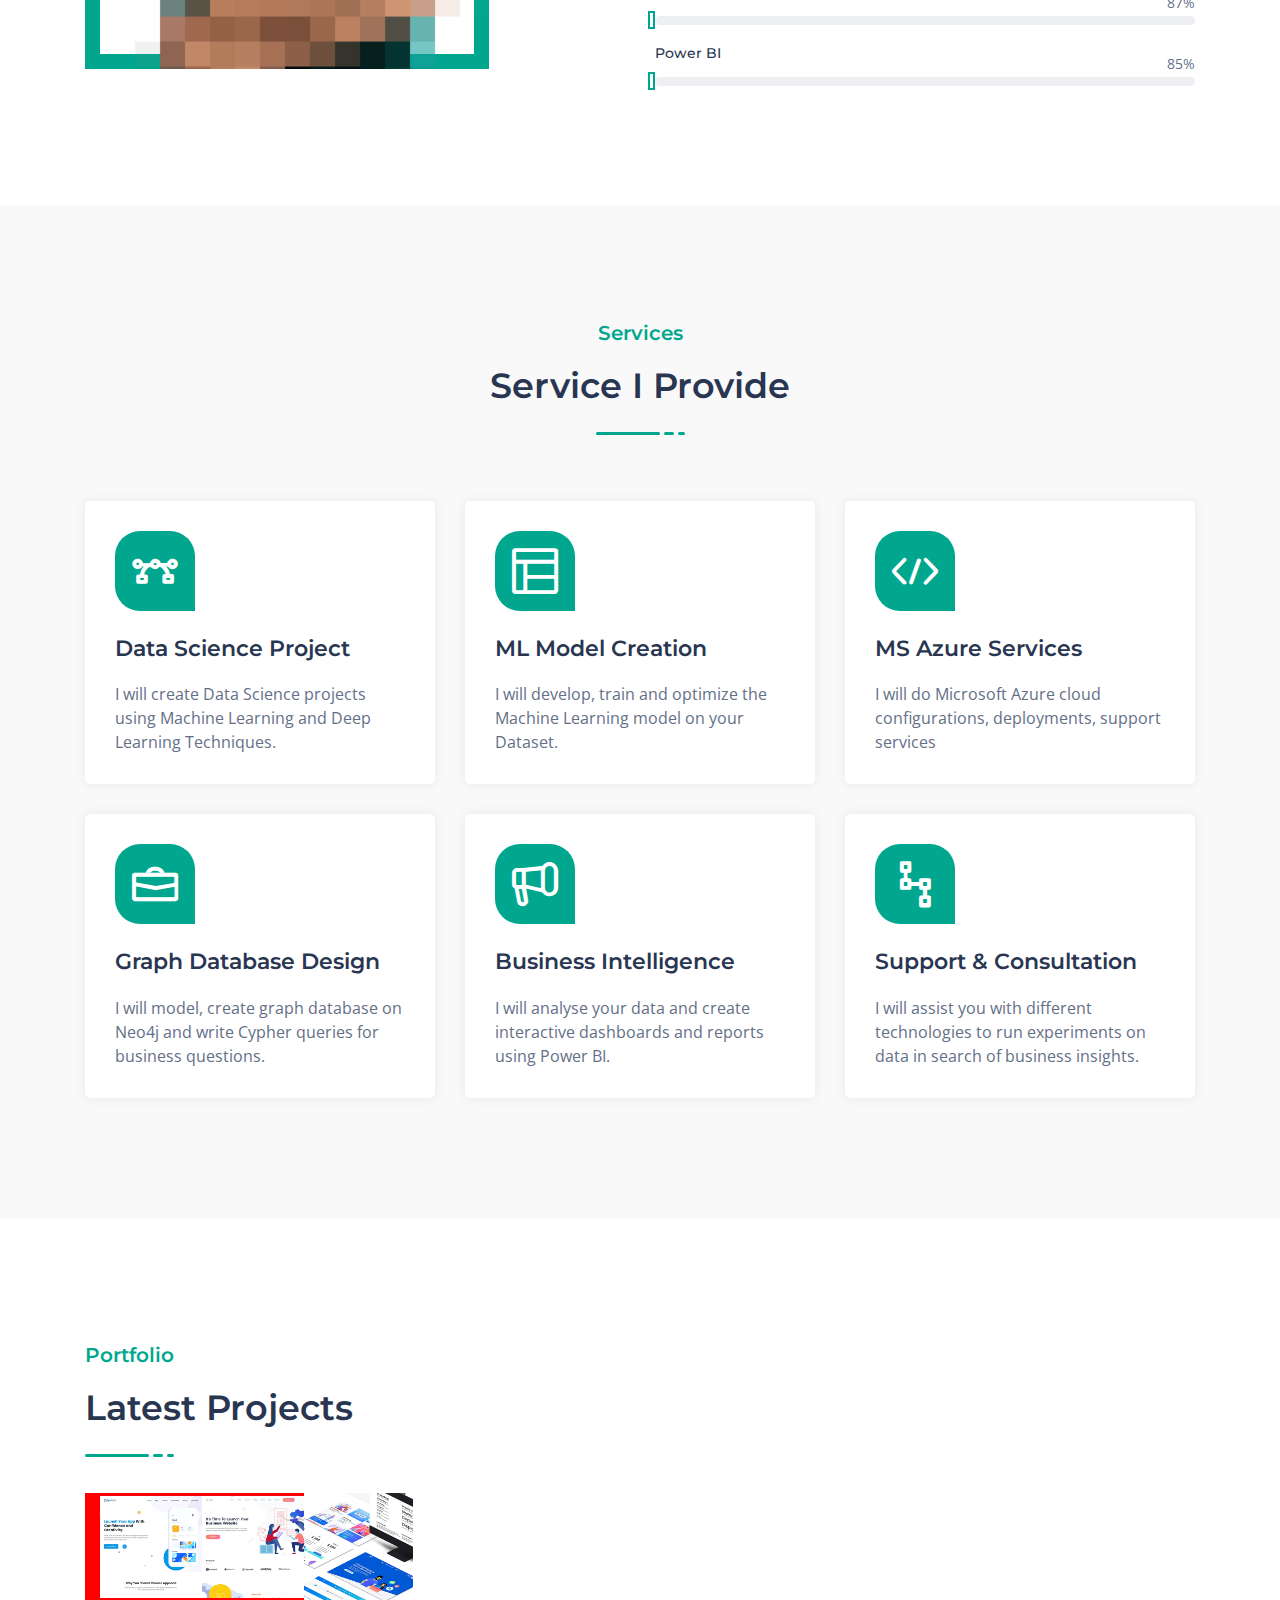
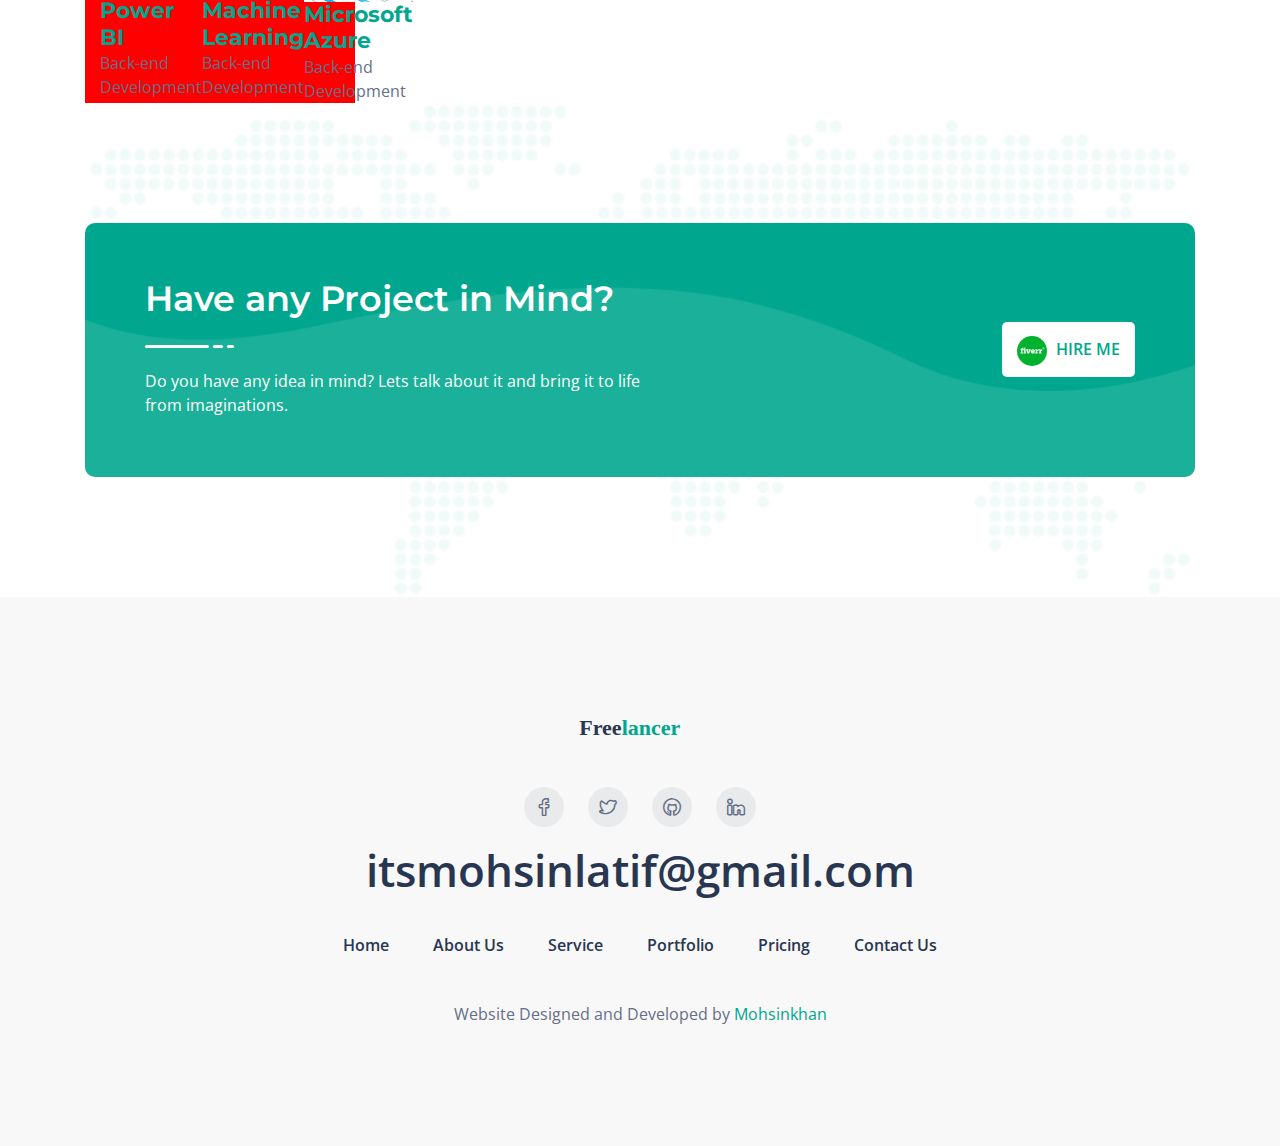
==== commit d3f20f89: "Added Projects Section" ====
--- a/freelancer-free-lite/index.html
+++ b/freelancer-free-lite/index.html
@@ -28,6 +28,8 @@
 
     <!--====== Style CSS ======-->
     <link rel="stylesheet" href="assets/css/style.css">
+
+    <link rel="stylesheet" href="assets/css/project.css">
 
 </head>
 
@@ -224,19 +226,6 @@
                                     </div>
                                 </div>
                             </div> <!-- skill item -->
-                            <div class="skill_item mt-20">
-                                <div class="skill_header">
-                                    <h6 class="skill_title">Databricks</h6>
-                                    <div class="skill_percentage">
-                                        <p><span class="counter">60</span>%</p>
-                                    </div>
-                                </div>
-                                <div class="skill_bar">
-                                    <div class="bar_inner">
-                                        <div class="bar progress_line" data-width="60"></div>
-                                    </div>
-                                </div>
-                            </div> <!-- skill item -->
                         </div> <!-- about skill -->
                     </div> <!-- about content -->
                 </div>
@@ -270,7 +259,7 @@
                             <i class="lni lni-vector"></i>
                         </div>
                         <div class="service_content">
-                            <h4 class="service_title"><a href="#">Data Science Full Project</a></h4>
+                            <h4 class="service_title"><a href="#">Data Science Project</a></h4>
                             <p>I will create Data Science projects using Machine Learning and Deep Learning Techniques.</p>
                         </div>
                     </div> <!-- single service -->
@@ -287,17 +276,6 @@
                     </div> <!-- single service -->
                 </div>
                 <div class="col-lg-4 col-sm-6">
-                    <div class="single_service mt-30 wow fadeInUpBig" data-wow-duration="1.3s" data-wow-delay="0.8s">
-                        <div class="service_icon">
-                            <i class="lni lni-ux"></i>
-                        </div>
-                        <div class="service_content">
-                            <h4 class="service_title"><a href="#">Consultation</a></h4>
-                            <p> I will assist you with different technologies to run experiments on data in search of business insights.</p>
-                        </div>
-                    </div> <!-- single service -->
-                </div>
-                <div class="col-lg-4 col-sm-6">
                     <div class="single_service mt-30 wow fadeInUpBig" data-wow-duration="1.3s" data-wow-delay="0.2s">
                         <div class="service_icon">
                             <i class="lni lni-code"></i>
@@ -330,6 +308,17 @@
                         </div>
                     </div> <!-- single service -->
                 </div>
+                <div class="col-lg-4 col-sm-6">
+                    <div class="single_service mt-30 wow fadeInUpBig" data-wow-duration="1.3s" data-wow-delay="0.8s">
+                        <div class="service_icon">
+                            <i class="lni lni-ux"></i>
+                        </div>
+                        <div class="service_content">
+                            <h4 class="service_title"><a href="#">Support & Consultation</a></h4>
+                            <p> I will assist you with different technologies to run experiments on data in search of business insights.</p>
+                        </div>
+                    </div> <!-- single service -->
+                </div>
             </div> <!-- row -->
         </div> <!-- container -->
     </section>
@@ -337,7 +326,52 @@
     <!--====== SERVICES PART ENDS ======-->
 
 
-
+    <section id="project" class="project_area pt-125">
+        <div class="container">
+            <div class="row">
+                <div class="col-sm-9">
+                    <div class="section_title pb-30">
+                        <h5 class="sub_title">Portfolio</h5>
+                        <h3 class="main_title">Latest Projects</h3>
+                        <ul class="line">
+                            <li></li>
+                            <li></li>
+                            <li></li>
+                        </ul>
+                    </div> 
+                </div>
+            </div>
+            <div class="col-lg-4 slick-slide projects_row" tabindex="-1" style="width: 270px;" data-slick-index="-1" aria-hidden="true">
+                <div class="single_project">
+                    <div class="project_image">
+                        <img src="assets/images/project-1.jpg" alt="project">
+                    </div>
+                    <div class="project_content">
+                        <h4 class="project_title"><a href="#" tabindex="-1">Power BI</a></h4>
+                        <p>Back-end Development</p>
+                    </div>
+                </div>
+                <div class="single_project">
+                    <div class="project_image">
+                        <img src="assets/images/project-2.jpg" alt="project">
+                    </div>
+                    <div class="project_content">
+                        <h4 class="project_title"><a href="#" tabindex="-1">Machine Learning</a></h4>
+                        <p>Back-end Development</p>
+                    </div>
+                </div> 
+                <div class="single_project">
+                    <div class="project_image">
+                        <img src="assets/images/project-3.jpg" alt="project">
+                    </div>
+                    <div class="project_content">
+                        <h4 class="project_title"><a href="#" tabindex="-1">Microsoft Azure</a></h4>
+                        <p>Back-end Development</p>
+                    </div>
+                </div> 
+            </div>
+        </div> 
+    </section>
 
     <!--====== CALL TO ACTION PART START ======-->
 
@@ -358,7 +392,10 @@
                             </div> <!-- call to action content -->
 
                             <div class="call_to_action_btn">
-                                <a href="https://rebrand.ly/freelancer-ud" rel="nofollow" class="main-btn">HIRE ME</a>
+                                <a href="https://www.fiverr.com/itsmohsinlatif" target="_blank" class="main-btn">
+                                    <img src="/freelancer-free-lite/assets/images/fiverr.svg" style="width: 30px;height: 30px; margin-right: 5px;">
+                                    HIRE ME
+                                </a>
                             </div> <!-- call to action btn -->
                         </div> <!-- call to action box -->
                     </div>
@@ -378,7 +415,7 @@
                     <div class="footer_content text-center">
                         <a href="#"><img src="assets/images/logo.svg" alt="Logo"></a>
                         <ul class="footer_social">
-                            <li><a href="https://www.facebook.com/profile.php?id=100005105042950" target="_blank"><i class="lni lni-facebook"></i></a></li>
+                            <li><a href="https://facebook.com/itsmohsinlatif" target="_blank"><i class="lni lni-facebook"></i></a></li>
                             <li><a href="https://twitter.com/itsMoonKhan" target="_blank"><i class="lni lni-twitter"></i></a></li>
                             <li><a href="https://github.com/itsmohsinlatif" target="_blank"><i class="lni lni-github"></i></a></li>
                            <!-- <li><a href="#"><i class="lni lni-instagram"></i></a></li>  -->
--- a/freelancer-free-lite/assets/css/style.css
+++ b/freelancer-free-lite/assets/css/style.css
@@ -1090,6 +1090,7 @@
   .call_to_action_box .call_to_action_btn {
     margin-top: 30px; }
     .call_to_action_box .call_to_action_btn .main-btn {
+      padding: 0 15px;
       color: #00A78E;
       background-color: #fff; }
       .call_to_action_box .call_to_action_btn .main-btn:hover {
--- a/freelancer-free-lite/assets/css/project.css
+++ b/freelancer-free-lite/assets/css/project.css
@@ -0,0 +1,6 @@
+.projects_row {
+  background: red;
+  display: inline-flex;
+  align-items: center;
+  margin-right: 100px;
+}/*# sourceMappingURL=project.css.map */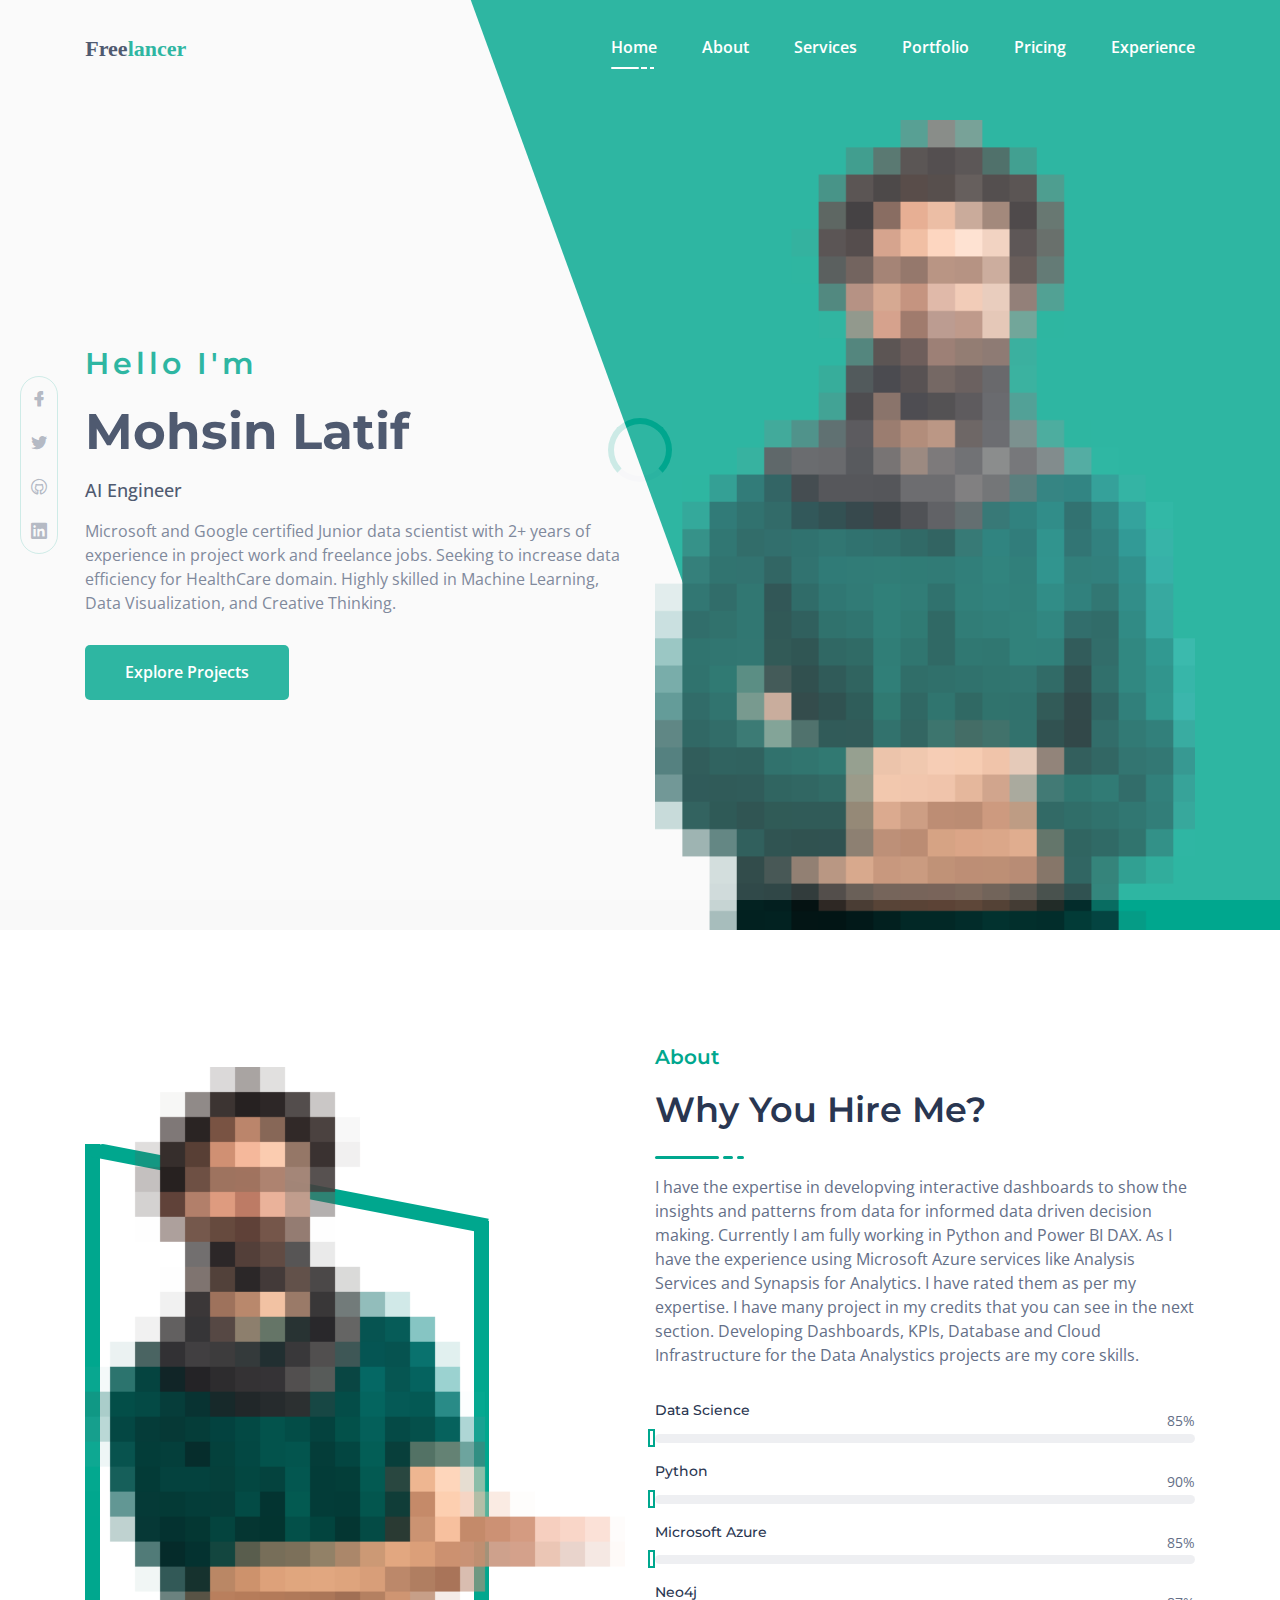
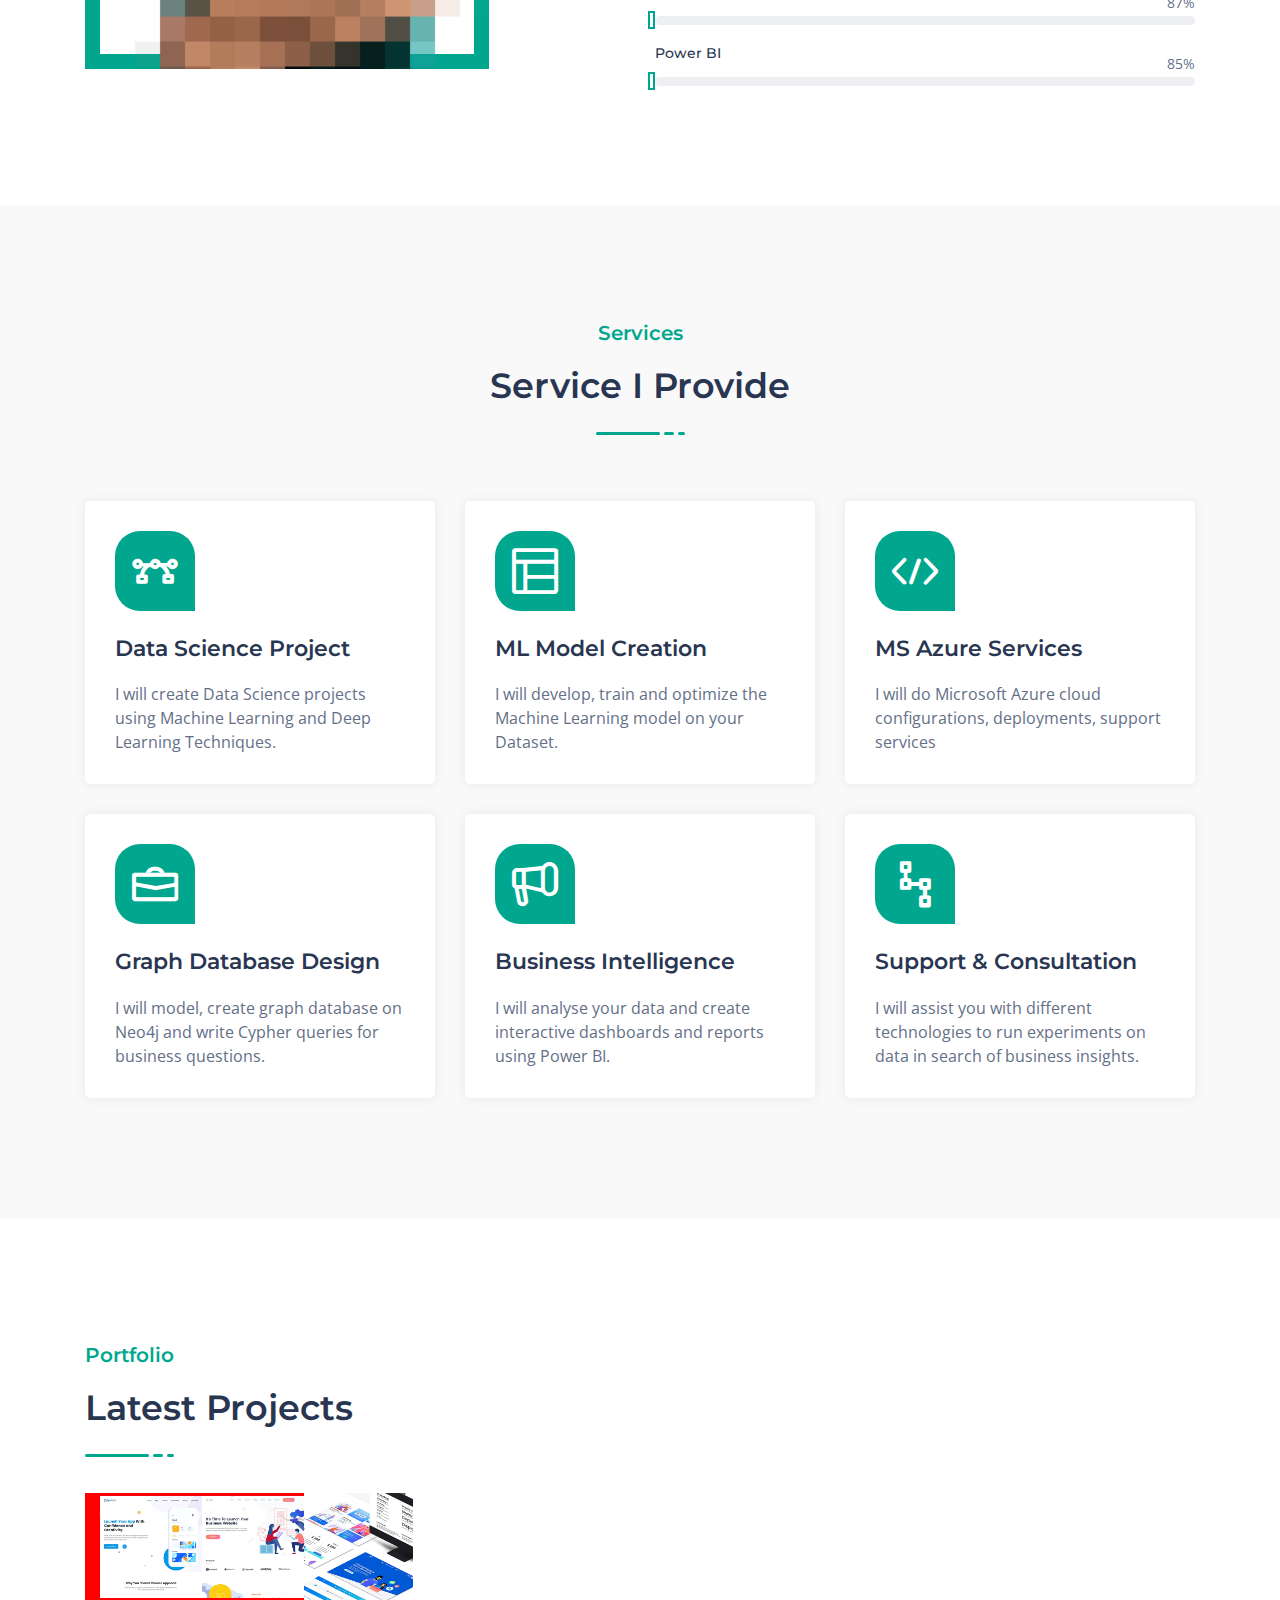
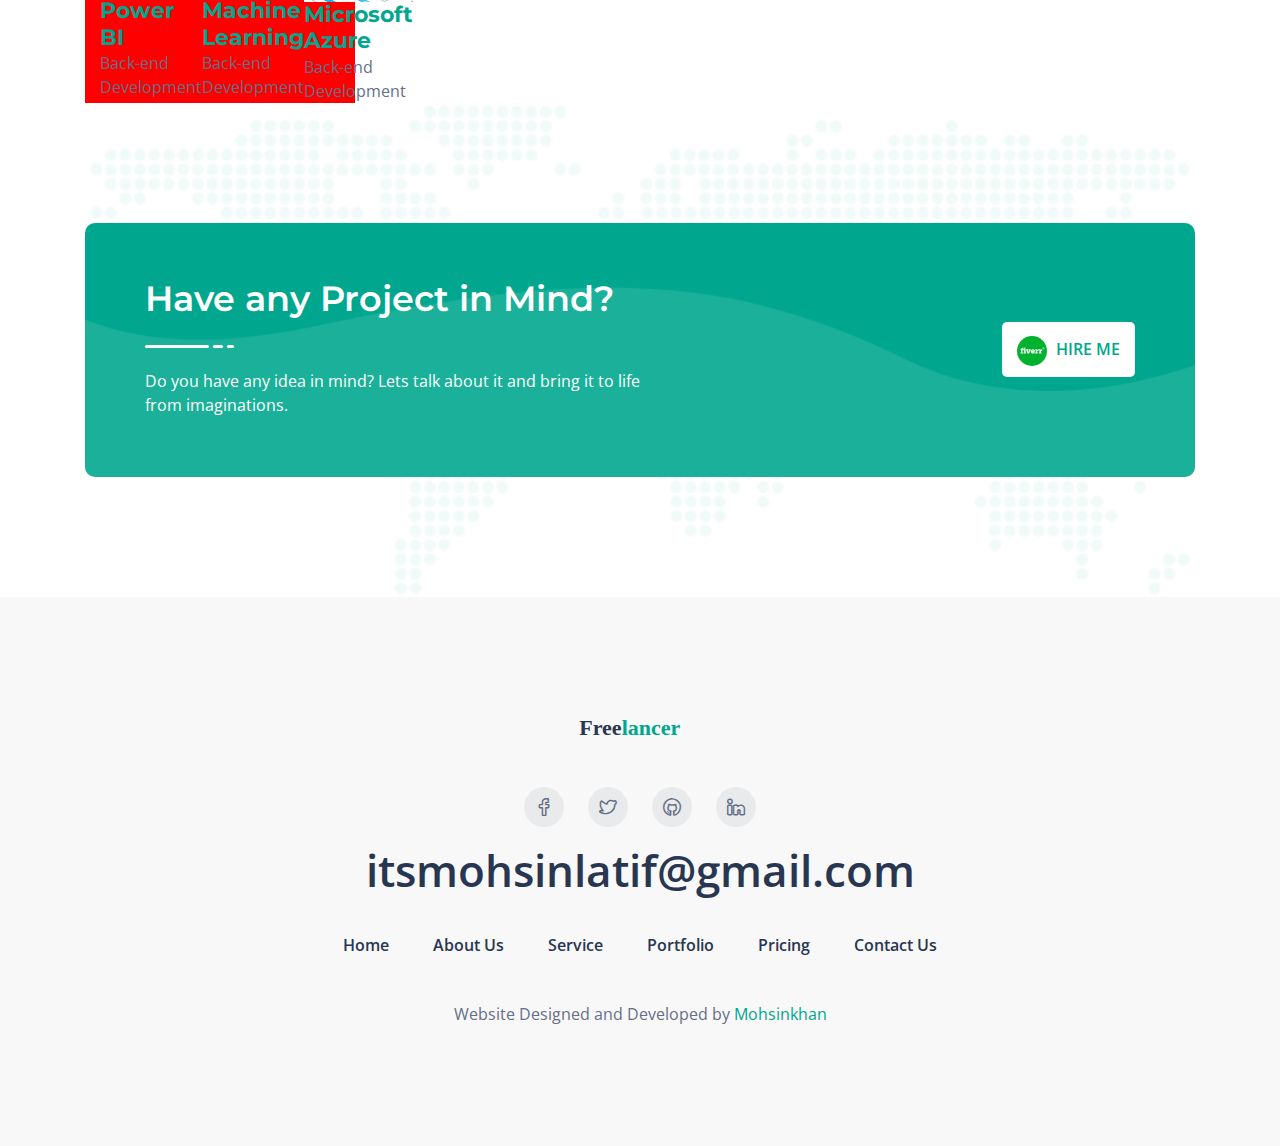
==== commit 07f32c7e: "update counter" ====
--- a/freelancer-free-lite/index.html
+++ b/freelancer-free-lite/index.html
@@ -165,7 +165,7 @@
                                 <div class="skill_header">
                                     <h6 class="skill_title">Data Science</h6>
                                     <div class="skill_percentage">
-                                        <p><span class="counter">90</span>%</p>
+                                        <p><span class="counter">85</span>%</p>
                                     </div>
                                 </div>
                                 <div class="skill_bar">
@@ -315,7 +315,7 @@
                         </div>
                         <div class="service_content">
                             <h4 class="service_title"><a href="#">Support & Consultation</a></h4>
-                            <p> I will assist you with different technologies to run experiments on data in search of business insights.</p>
+                            <p>I will assist you with different technologies to run experiments on data in search of business insights.</p>
                         </div>
                     </div> <!-- single service -->
                 </div>
